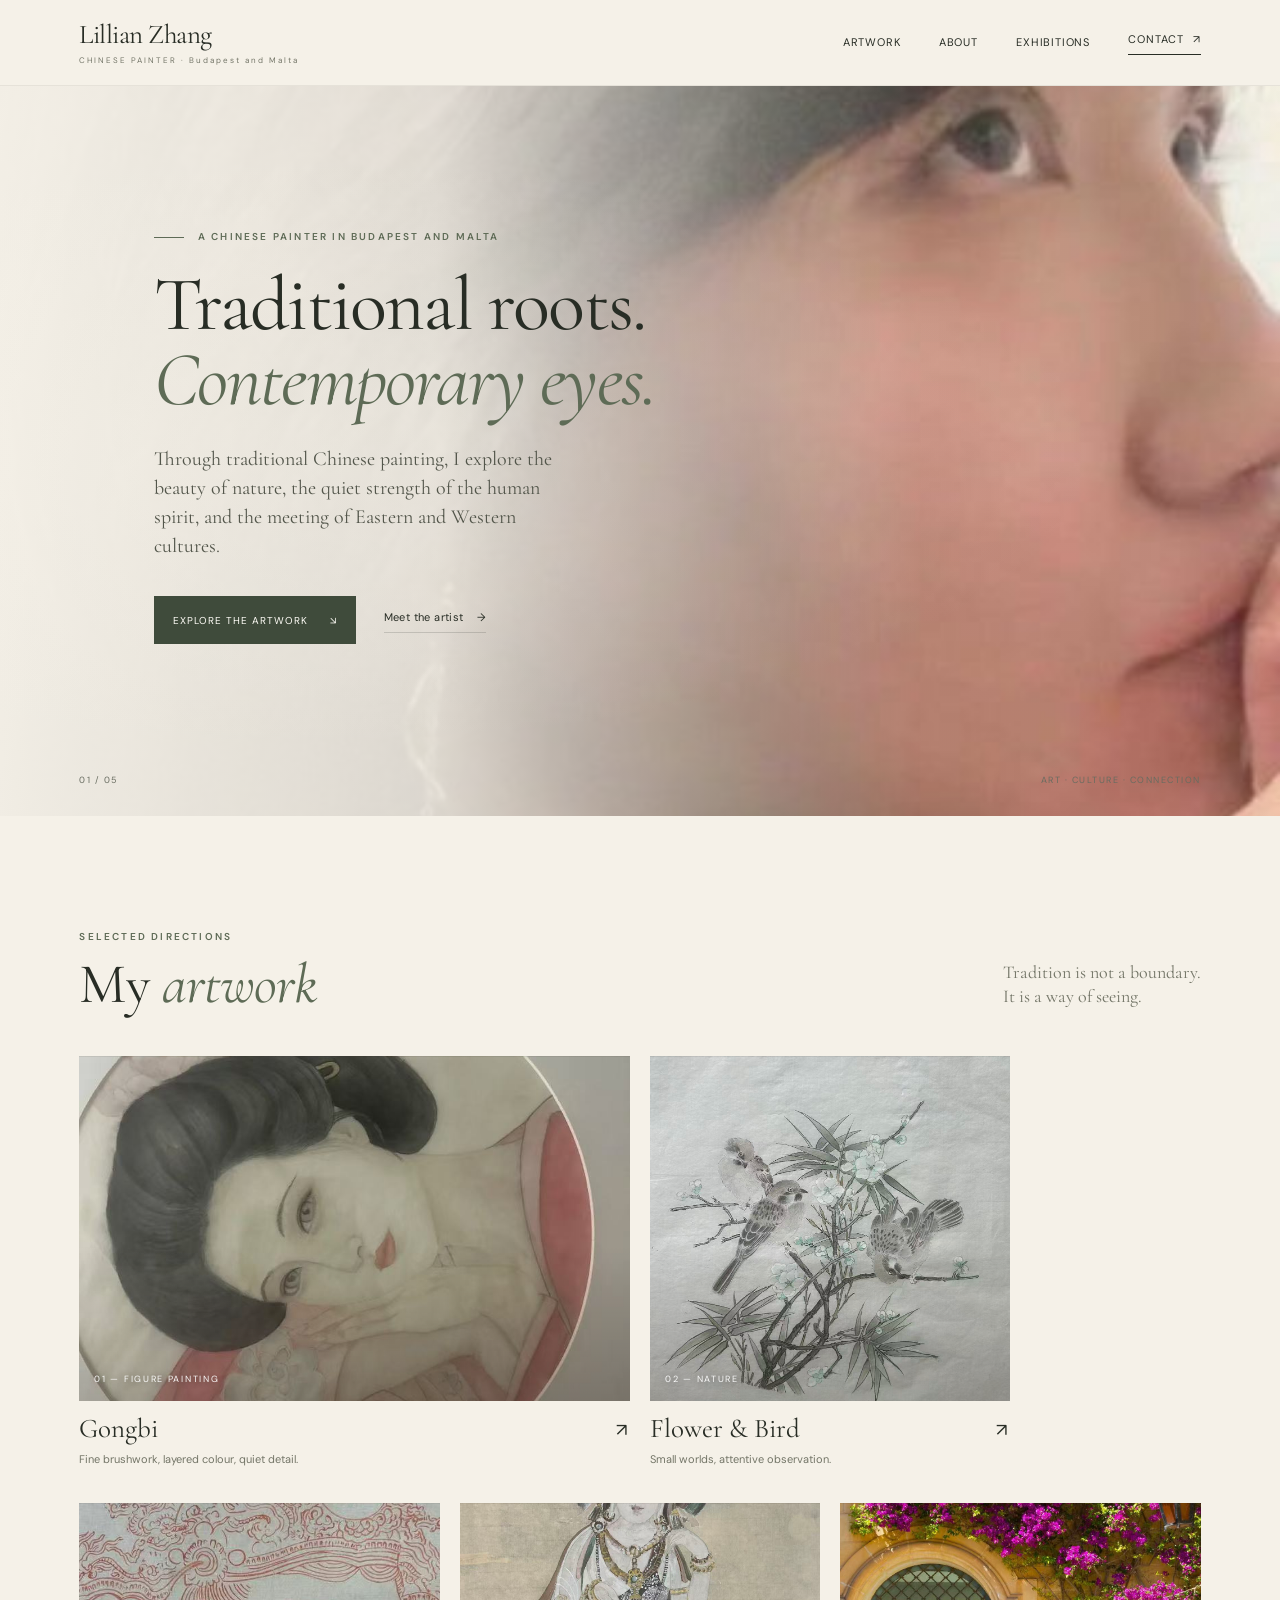
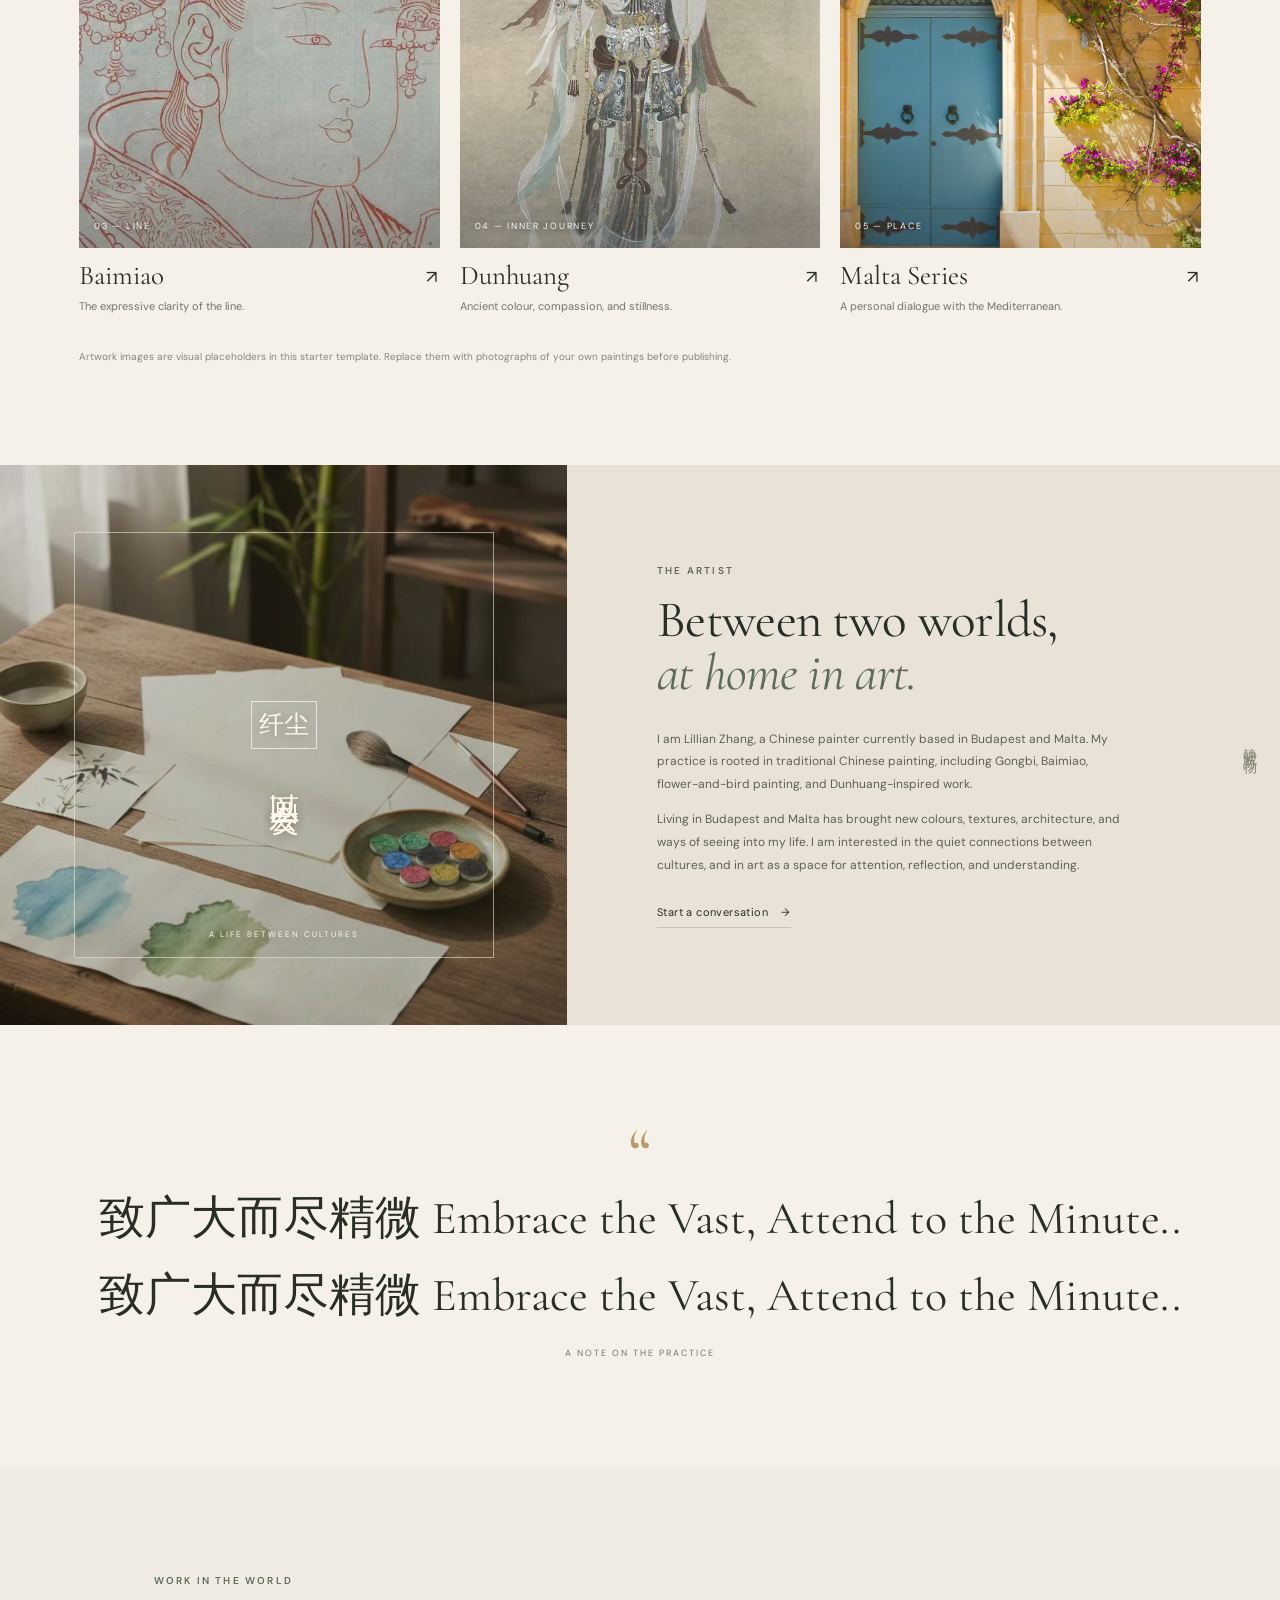
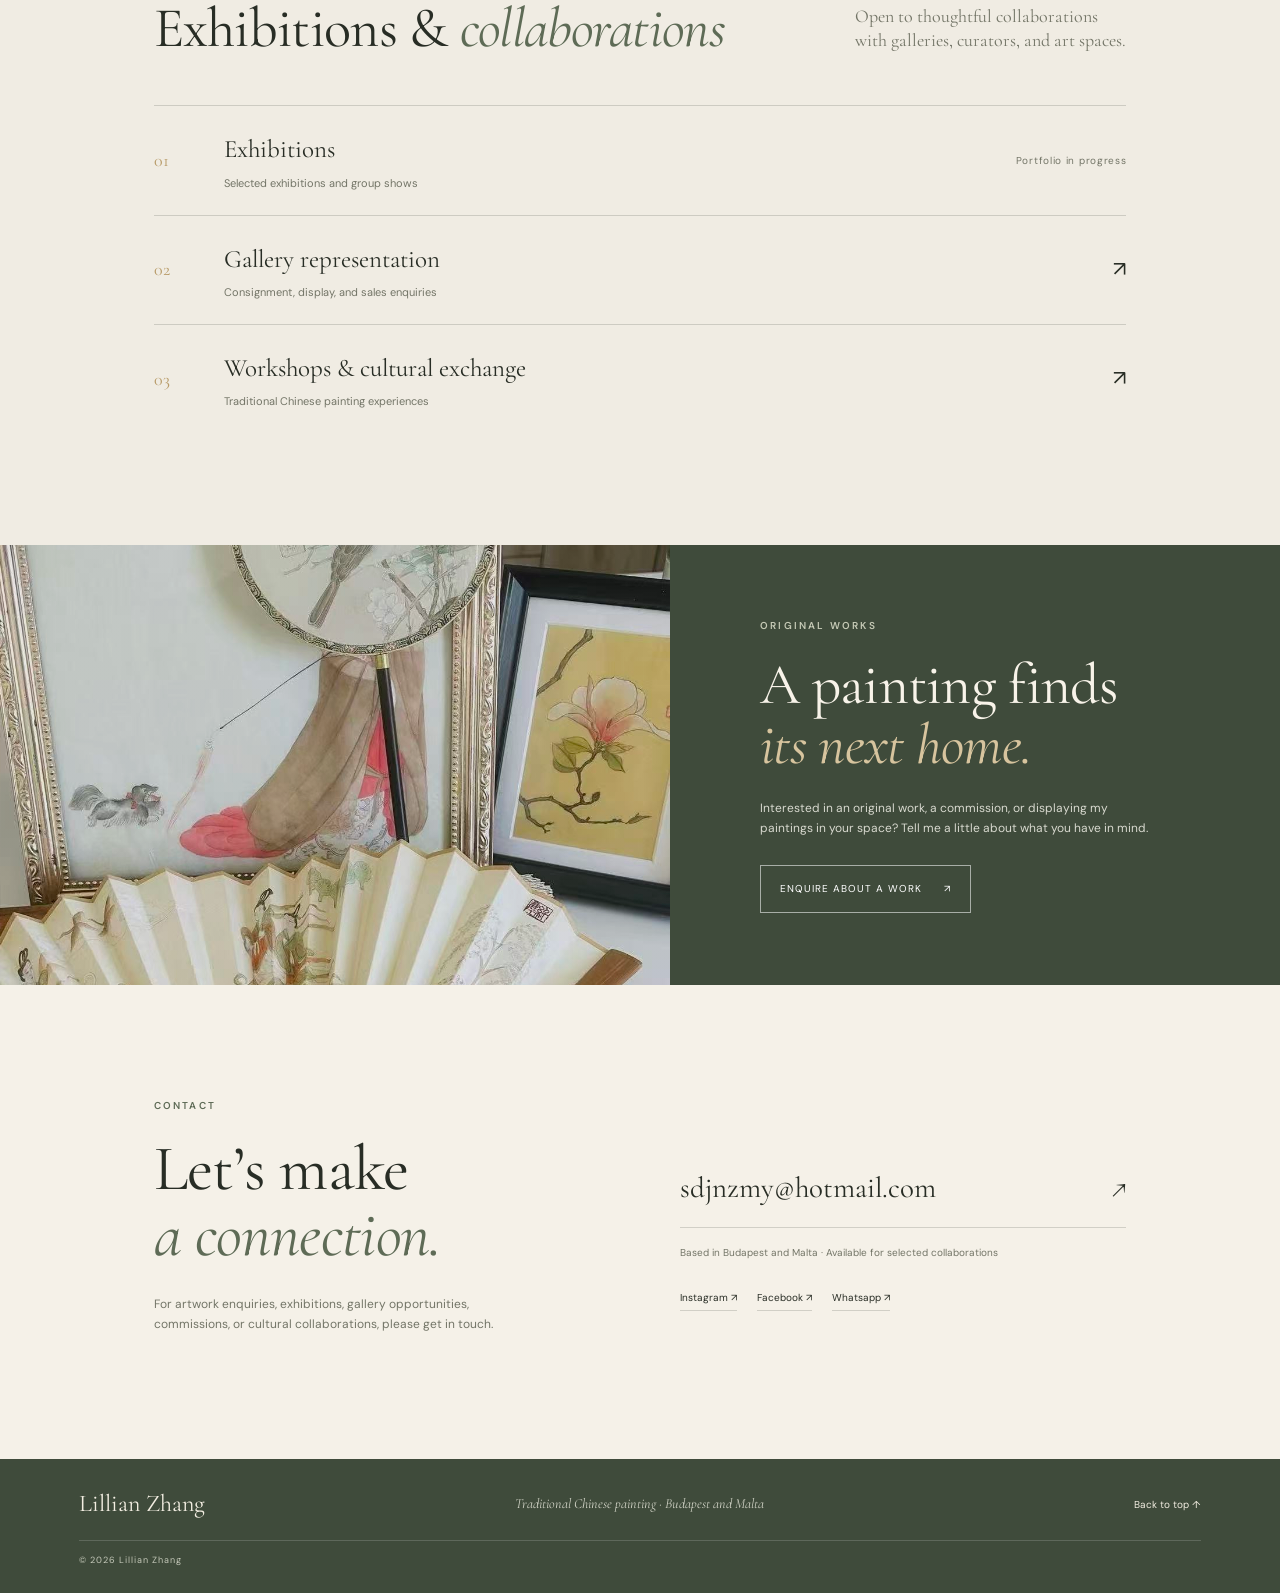
==== index.html @ 713088b8 "Update index.html" ====
<!DOCTYPE html>
<html lang="en">
<head>
  <meta charset="UTF-8">
  <meta name="viewport" content="width=device-width, initial-scale=1">
  <meta name="theme-color" content="#f5f1e8">
  <meta name="description" content="Lillian Zhang is a Chinese painter based in Budapest and Malta, exploring Gongbi, Baimiao, flower-and-bird painting, Dunhuang-inspired art, and the meeting of Eastern and Mediterranean cultures.">
  <meta property="og:title" content="Lillian Zhang | Chinese Painter in Budapest and Malta">
  <meta property="og:description" content="Traditional roots, contemporary eyes. Explore original Chinese paintings and exhibition opportunities.">
  <meta property="og:type" content="website">
  <title> Lillian Zhang — Chinese Painter in Budapest and Malta</title>
  <link rel="preconnect" href="https://fonts.googleapis.com">
  <link rel="preconnect" href="https://fonts.gstatic.com" crossorigin>
  <link href="https://fonts.googleapis.com/css2?family=Cormorant+Garamond:ital,wght@0,400;0,500;0,600;1,400;1,500&family=DM+Sans:wght@400;500;600&display=swap" rel="stylesheet">
  <link rel="stylesheet" href="styles.css">
</head>
<body>
  <a class="skip-link" href="#main">Skip to content</a>
  <header class="site-header">
    <a class="wordmark" href="#home" aria-label="Lillian Zhang home">Lillian Zhang<span>CHINESE PAINTER · Budapest and Malta</span></a>
    <button class="menu-toggle" aria-expanded="false" aria-controls="site-nav" aria-label="Toggle navigation"><span></span><span></span></button>
    <nav id="site-nav" class="site-nav" aria-label="Main navigation">
      <a href="#artwork">Artwork</a>
      <a href="#about">About</a>
      <a href="#exhibitions">Exhibitions</a>
      <a href="#contact" class="nav-contact">Contact <span aria-hidden="true">↗</span></a>
    </nav>
  </header>

  <main id="main">
    <section id="home" class="hero">
      <div class="hero-image" role="img" aria-label="A quiet studio atmosphere with Chinese painting and Mediterranean light"></div>
      <div class="hero-wash"></div>
      <div class="hero-copy">
        <p class="eyebrow"><span class="eyebrow-line"></span> A Chinese painter in Budapest and Malta</p>
        <h1>Traditional roots.<br><em>Contemporary eyes.</em></h1>
        <p class="hero-intro">Through traditional Chinese painting, I explore the beauty of nature, the quiet strength of the human spirit, and the meeting of Eastern and Western cultures.</p>
        <div class="hero-actions">
          <a class="button button-dark" href="#artwork">Explore the artwork <span>↘</span></a>
          <a class="text-link" href="#about">Meet the artist <span>→</span></a>
        </div>
      </div>
      <div class="hero-note"><span>01 / 05</span><span>Art · Culture · Connection</span></div>
    </section>

    <section id="artwork" class="section artwork-section">
      <div class="section-heading">
        <div><p class="eyebrow">Selected directions</p><h2>My <em>artwork</em></h2></div>
        <p class="section-note">Tradition is not a boundary.<br>It is a way of seeing.</p>
      </div>
      <div class="art-grid">
        <article class="art-card art-card-large">
          <a class="art-image image-gongbi" href="#contact" aria-label="Ask about Gongbi paintings">
            <span class="image-label">01 — Figure painting</span>
          </a>
          <div class="art-card-copy"><div><h3>Gongbi</h3><p>Fine brushwork, layered colour, quiet detail.</p></div><a href="#contact" aria-label="Enquire about Gongbi paintings">↗</a></div>
        </article>
        <article class="art-card">
          <a class="art-image image-flower" href="#contact" aria-label="Ask about flower and bird paintings">
            <span class="image-label">02 — Nature</span>
          </a>
          <div class="art-card-copy"><div><h3>Flower &amp; Bird</h3><p>Small worlds, attentive observation.</p></div><a href="#contact" aria-label="Enquire about flower and bird paintings">↗</a></div>
        </article>
        <article class="art-card">
          <a class="art-image image-baimiao" href="#contact" aria-label="Ask about Baimiao paintings">
            <span class="image-label">03 — Line</span>
          </a>
          <div class="art-card-copy"><div><h3>Baimiao</h3><p>The expressive clarity of the line.</p></div><a href="#contact" aria-label="Enquire about Baimiao paintings">↗</a></div>
        </article>
        <article class="art-card">
          <a class="art-image image-dunhuang" href="#contact" aria-label="Ask about Dunhuang-inspired paintings">
            <span class="image-label">04 — Inner journey</span>
          </a>
          <div class="art-card-copy"><div><h3>Dunhuang</h3><p>Ancient colour, compassion, and stillness.</p></div><a href="#contact" aria-label="Enquire about Dunhuang-inspired paintings">↗</a></div>
        </article>
        <article class="art-card art-card-Budapest and Malta">
          <a class="art-image image-malta" href="#contact" aria-label="Ask about the Budapest and Malta-inspired series">
            <span class="image-label">05 — Place</span>
          </a>
          <div class="art-card-copy"><div><h3> Malta Series</h3><p>A personal dialogue with the Mediterranean.</p></div><a href="#contact" aria-label="Enquire about Budapest and Malta-inspired paintings">↗</a></div>
        </article>
      </div>
      <p class="image-disclaimer">Artwork images are visual placeholders in this starter template. Replace them with photographs of your own paintings before publishing.</p>
    </section>

    <section id="about" class="about-section">
      <div class="about-visual">
        <div class="about-art-placeholder">
          <span class="seal">纤尘</span>
          <p>以画会友</p>
          <span class="about-visual-caption">A life between cultures</span>
        </div>
      </div>
      <div class="about-copy">
        <p class="eyebrow">The artist</p>
        <h2>Between two worlds,<br><em>at home in art.</em></h2>
        <p>I am Lillian Zhang, a Chinese painter currently based in Budapest and Malta. My practice is rooted in traditional Chinese painting, including Gongbi, Baimiao, flower-and-bird painting, and Dunhuang-inspired work.</p>
        <p>Living in Budapest and Malta has brought new colours, textures, architecture, and ways of seeing into my life. I am interested in the quiet connections between cultures, and in art as a space for attention, reflection, and understanding.</p>
        <a class="text-link" href="#contact">Start a conversation <span>→</span></a>
      </div>
      <div class="about-side-note" aria-hidden="true">静观万物</div>
    </section>

    <section class="quote-section">
      <div class="quote-mark" aria-hidden="true">“</div>
      <blockquote>致广大而尽精微 Embrace the Vast, Attend to the Minute..</blockquote>
       <blockquote>致广大而尽精微 Embrace the Vast, Attend to the Minute..</blockquote>
      <p>A note on the practice</p>
    </section>

    <section id="exhibitions" class="exhibitions-section">
      <div class="section-heading">
        <div><p class="eyebrow">Work in the world</p><h2>Exhibitions &amp; <em>collaborations</em></h2></div>
        <p class="section-note">Open to thoughtful collaborations<br>with galleries, curators, and art spaces.</p>
      </div>
      <div class="exhibition-row">
        <span class="exhibition-index">01</span>
        <div><h3>Exhibitions</h3><p>Selected exhibitions and group shows</p></div>
        <span class="exhibition-status">Portfolio in progress</span>
      </div>
      <div class="exhibition-row">
        <span class="exhibition-index">02</span>
        <div><h3>Gallery representation</h3><p>Consignment, display, and sales enquiries</p></div>
        <a href="#contact" class="row-arrow" aria-label="Contact about gallery representation">↗</a>
      </div>
      <div class="exhibition-row">
        <span class="exhibition-index">03</span>
        <div><h3>Workshops &amp; cultural exchange</h3><p>Traditional Chinese painting experiences</p></div>
        <a href="#contact" class="row-arrow" aria-label="Contact about workshops">↗</a>
      </div>

    </section>

    <section class="studio-section">
      <div class="studio-image" role="img" aria-label="Painting materials and warm Mediterranean studio light"></div>
      <div class="studio-copy">
        <p class="eyebrow">Original works</p>
        <h2>A painting finds<br><em>its next home.</em></h2>
        <p>Interested in an original work, a commission, or displaying my paintings in your space? Tell me a little about what you have in mind.</p>
        <a class="button button-light" href="#contact">Enquire about a work <span>↗</span></a>
      </div>
    </section>

    <section id="contact" class="contact-section">
      <div class="contact-intro">
        <p class="eyebrow">Contact</p>
        <h2>Let’s make<br><em>a connection.</em></h2>
        <p>For artwork enquiries, exhibitions, gallery opportunities, commissions, or cultural collaborations, please get in touch.</p>
      </div>
      <div class="contact-details">
        <!-- Replace the email below with your preferred public contact address. -->
        <a class="email-link" href="mailto:YOUR-EMAIL@example.com">sdjnzmy@hotmail.com<span>↗</span></a>
        <p class="contact-location">Based in Budapest and Malta · Available for selected collaborations</p>
        <div class="social-links">
          <!-- Replace # with your actual profile URLs. -->
          <a href="https://www.instagram.com/lillianateuro?rpxt=OTU5cXUxd2o4dGU%3D&utm_source=qr" aria-label="Instagram profile">Instagram ↗</a>
          <a href="https://www.facebook.com/share/1CbK7b3JnZ/?mibextid=wwXIfr" aria-label="Facebook profile">Facebook ↗</a>
          <a href="https://wa.me/8618053116065?text=Hello%2C%20I%27m%20interested%20in%20your%20Chinese%20paintings." aria-label="Whatsapp profile">Whatsapp ↗</a>
        </div>
    
      </div>
    </section>
  </main>

  <footer class="site-footer">
    <a class="footer-wordmark" href="#home">Lillian Zhang</a>
    <p>Traditional Chinese painting · Budapest and Malta</p>
    <a href="#home" class="back-top">Back to top ↑</a>
    <span class="copyright">© <span id="year"></span> Lillian Zhang</span>
  </footer>
  <script src="script.js"></script>
</body>
</html>
---- styles.css ----
:root {
  --paper: #f5f1e8;
  --paper-deep: #e9e0d0;
  --ink: #282d25;
  --muted: #737567;
  --sage: #5e6b56;
  --sage-dark: #3f4b3b;
  --gold: #b89b68;
  --line: rgba(48, 54, 44, .18);
  --serif: "Cormorant Garamond", Georgia, serif;
  --sans: "DM Sans", Arial, sans-serif;
}
* { box-sizing: border-box; }
html { scroll-behavior: smooth; scroll-padding-top: 90px; }
body { margin: 0; background: var(--paper); color: var(--ink); font-family: var(--sans); font-size: 14px; line-height: 1.7; }
a { color: inherit; text-decoration: none; }
button, a { -webkit-tap-highlight-color: transparent; }
a:focus-visible, button:focus-visible { outline: 2px solid var(--sage); outline-offset: 4px; }
.skip-link { position: absolute; top: -60px; left: 1rem; background: var(--ink); color: white; padding: .7rem 1rem; z-index: 99; }
.skip-link:focus { top: 1rem; }
.site-header { height: 86px; padding: 0 6.2%; display: flex; align-items: center; justify-content: space-between; position: sticky; top: 0; z-index: 20; background: rgba(245,241,232,.94); backdrop-filter: blur(14px); border-bottom: 1px solid rgba(50,55,45,.08); }
.wordmark { font-family: var(--serif); font-size: 27px; line-height: 1.05; letter-spacing: -.5px; display: flex; flex-direction: column; }
.wordmark span { font-family: var(--sans); font-size: 8px; letter-spacing: 2px; margin-top: 7px; color: var(--muted); }
.site-nav { display: flex; align-items: center; gap: clamp(20px, 3vw, 48px); font-size: 11px; letter-spacing: .8px; text-transform: uppercase; }
.site-nav a { transition: color .2s; }
.site-nav a:hover, .text-link:hover { color: #8d6542; }
.nav-contact { border-bottom: 1px solid var(--ink); padding-bottom: 5px; }
.nav-contact span { margin-left: 5px; }
.menu-toggle { display: none; border: 0; background: transparent; padding: 10px; }
.hero { min-height: min(730px, calc(100vh - 86px)); position: relative; overflow: hidden; display: flex; align-items: center; }
.hero-image { position: absolute; inset: 0; background: linear-gradient(90deg, rgba(245,241,232,.98) 0%, rgba(245,241,232,.88) 34%, rgba(245,241,232,.15) 72%), url('assets/hero.jpg') center 48%/cover, linear-gradient(120deg,#c7b79c,#8d967f 55%,#d7c6aa); }
.hero-wash { position: absolute; inset: 0; background: radial-gradient(ellipse at 20% 50%, rgba(245,241,232,.35), transparent 58%); pointer-events: none; }
.hero-copy { position: relative; z-index: 1; width: min(570px, 52%); margin-left: 12%; padding: 70px 0 100px; }
.eyebrow { font-size: 10px; letter-spacing: 2.2px; text-transform: uppercase; color: var(--sage); font-weight: 600; margin: 0 0 22px; }
.eyebrow-line { display: inline-block; width: 30px; height: 1px; background: var(--sage); vertical-align: middle; margin-right: 10px; }
h1, h2, h3, p { margin-top: 0; }
h1, h2, h3 { font-family: var(--serif); font-weight: 400; }
h1 { font-size: clamp(48px, 6vw, 82px); line-height: .98; letter-spacing: -1.8px; margin: 0 0 28px; }
h1 em, h2 em { font-weight: 400; color: var(--sage); }
.hero-intro { font-family: var(--serif); font-size: 20px; line-height: 1.45; max-width: 430px; color: #53564b; }
.hero-actions { display: flex; align-items: center; gap: 28px; margin-top: 35px; flex-wrap: wrap; }
.button { min-height: 48px; padding: 0 19px; display: inline-flex; align-items: center; justify-content: center; gap: 22px; font-size: 10px; text-transform: uppercase; letter-spacing: 1px; transition: transform .2s, background .2s; }
.button:hover { transform: translateY(-2px); }
.button-dark { background: var(--sage-dark); color: #fffdf7; }
.button-dark:hover { background: #2e392c; }
.button-light { border: 1px solid rgba(255,255,255,.55); color: white; }
.text-link { font-size: 11px; letter-spacing: .4px; border-bottom: 1px solid var(--line); padding-bottom: 5px; }
.text-link span { margin-left: 10px; }
.hero-note { position: absolute; z-index: 1; bottom: 28px; left: 6.2%; right: 6.2%; display: flex; justify-content: space-between; color: #686c60; font-size: 9px; letter-spacing: 1.5px; text-transform: uppercase; }
.section { padding: 112px 6.2% 100px; }
.section-heading { display: flex; align-items: end; justify-content: space-between; gap: 30px; margin-bottom: 42px; }
.section-heading .eyebrow { margin-bottom: 10px; }
h2 { font-size: clamp(38px, 4.4vw, 59px); line-height: 1.04; letter-spacing: -.7px; margin-bottom: 0; }
.section-note { font-family: var(--serif); font-size: 18px; line-height: 1.35; color: var(--muted); margin-bottom: 5px; }
.art-grid { display: grid; grid-template-columns: repeat(6, 1fr); gap: 34px 20px; }
.art-card { grid-column: span 2; min-width: 0; }
.art-card-large { grid-column: span 3; }
.art-card-malta { grid-column: span 3; }
.art-image { display: block; position: relative; height: clamp(220px, 27vw, 370px); overflow: hidden; background-color: #d8c9ae; background-size: cover; background-position: center; transition: filter .25s; }
.art-image:hover { filter: saturate(1.08); }
.image-label { position: absolute; bottom: 14px; left: 15px; color: rgba(255,255,255,.95); font-size: 9px; letter-spacing: 1.7px; text-transform: uppercase; text-shadow: 0 1px 7px rgba(0,0,0,.35); }
.image-gongbi { background-image: linear-gradient(180deg, transparent 55%, rgba(45,35,22,.28)), url('assets/gongbi.jpg'), radial-gradient(ellipse at 50% 35%, #d8c3a1, #8d806b); }
.image-flower { background-image: linear-gradient(180deg, transparent 55%, rgba(45,35,22,.25)), url('assets/flower-bird.jpg'), radial-gradient(ellipse at 40% 30%, #e8e1cd, #9ca184); }
.image-baimiao { background-image: linear-gradient(180deg, transparent 55%, rgba(45,35,22,.2)), url('assets/baimiao.jpg'), linear-gradient(135deg,#e4d7bf,#c0b197); }
.image-dunhuang { background-image: linear-gradient(180deg, transparent 55%, rgba(45,35,22,.25)), url('assets/dunhuang.jpg'), radial-gradient(ellipse at 55% 35%, #bc986b, #756b53); }
.image-malta { background-image: linear-gradient(180deg, transparent 55%, rgba(45,35,22,.25)), url('assets/malta.jpg'), linear-gradient(135deg,#a7b6a1,#bda889 55%,#647d83); }
.art-card-copy { display: flex; align-items: start; justify-content: space-between; padding-top: 14px; gap: 15px; }
.art-card-copy h3 { font-size: 27px; line-height: 1; margin-bottom: 8px; }
.art-card-copy p { color: var(--muted); font-size: 11px; margin-bottom: 0; }
.art-card-copy > a { font-size: 18px; padding: 0 3px; }
.image-disclaimer, .small-note { color: #878779; font-size: 10px; margin: 32px 0 0; }
.about-section { display: grid; grid-template-columns: 1fr 1.15fr 60px; background: #e9e3d7; min-height: 560px; }
.about-visual { min-height: 500px; position: relative; overflow: hidden; background: linear-gradient(145deg, rgba(51,58,45,.1), rgba(49,57,43,.3)), url('assets/artist-studio.jpg') center/cover, #9b9b82; }
.about-art-placeholder { position: absolute; inset: 12% 13%; border: 1px solid rgba(248,241,224,.55); display: flex; flex-direction: column; align-items: center; justify-content: center; color: #fff8e9; text-shadow: 0 2px 12px rgba(0,0,0,.2); background: rgba(50,55,44,.08); }
.about-art-placeholder p { font-family: var(--serif); font-size: 30px; letter-spacing: 5px; writing-mode: vertical-rl; margin: 0; }
.seal { font-family: var(--serif); font-size: 25px; border: 1px solid rgba(255,255,255,.65); padding: 2px 7px; margin-bottom: 20px; }
.about-visual-caption { position: absolute; bottom: 15px; font-size: 8px; letter-spacing: 2px; text-transform: uppercase; }
.about-copy { align-self: center; padding: 80px clamp(40px, 7vw, 105px); }
.about-copy .eyebrow { margin-bottom: 15px; }
.about-copy h2 { font-size: clamp(39px, 4vw, 55px); margin-bottom: 27px; }
.about-copy p:not(.eyebrow) { max-width: 520px; color: #5d6055; font-size: 12px; line-height: 1.9; }
.about-copy .text-link { display: inline-block; margin-top: 15px; }
.about-side-note { writing-mode: vertical-rl; align-self: center; justify-self: center; font-family: var(--serif); letter-spacing: 4px; font-size: 14px; color: #878675; }
.quote-section { padding: 100px 20px 106px; text-align: center; background: var(--paper); }
.quote-mark { font-family: var(--serif); font-size: 70px; color: var(--gold); line-height: .8; }
blockquote { font-family: var(--serif); font-size: clamp(28px, 3.7vw, 46px); line-height: 1.2; margin: 10px auto 22px; }
.quote-section > p { color: var(--muted); font-size: 9px; text-transform: uppercase; letter-spacing: 2px; margin-bottom: 0; }
.exhibitions-section { padding: 105px 12% 112px; background: #f0ece3; }
.exhibitions-section .section-heading { margin-bottom: 48px; }
.exhibition-row { display: grid; grid-template-columns: 48px 1fr auto; gap: 22px; align-items: center; padding: 22px 0; border-top: 1px solid var(--line); }
.exhibition-index { font-family: var(--serif); color: var(--gold); font-size: 18px; }
.exhibition-row h3 { font-size: 25px; margin-bottom: 3px; }
.exhibition-row p { color: var(--muted); font-size: 11px; margin: 0; }
.exhibition-status { color: var(--muted); font-size: 10px; letter-spacing: .7px; }
.row-arrow { font-size: 21px; }
.studio-section { min-height: 440px; display: grid; grid-template-columns: 1.1fr 1fr; background: var(--sage-dark); color: #f8f3e9; }
.studio-image { background: linear-gradient(0deg,rgba(24,31,23,.08),rgba(24,31,23,.08)), url('assets/studio-materials.jpg') center/cover, linear-gradient(135deg,#b5a180,#656f58); min-height: 400px; }
.studio-copy { align-self: center; padding: 70px clamp(38px, 7vw, 100px); }
.studio-copy .eyebrow { color: #c5c9b5; }
.studio-copy h2 { font-size: clamp(42px, 4.5vw, 62px); margin-bottom: 22px; }
.studio-copy h2 em { color: #d7c49e; }
.studio-copy p:not(.eyebrow) { color: #d8d9cf; max-width: 390px; font-size: 12px; margin-bottom: 26px; }
.contact-section { padding: 112px 12%; display: grid; grid-template-columns: 1fr 1fr; gap: 80px; }
.contact-intro h2 { font-size: clamp(45px, 5vw, 65px); margin-bottom: 25px; }
.contact-intro > p:last-child { color: var(--muted); max-width: 380px; font-size: 12px; }
.contact-details { align-self: center; padding-top: 30px; }
.email-link { display: flex; justify-content: space-between; gap: 15px; border-bottom: 1px solid var(--line); padding: 0 0 14px; font-family: var(--serif); font-size: clamp(19px, 2.5vw, 29px); overflow-wrap: anywhere; }
.contact-location { color: var(--muted); font-size: 10px; margin: 16px 0 28px; }
.social-links { display: flex; flex-wrap: wrap; gap: 20px; font-size: 10px; }
.social-links a { border-bottom: 1px solid var(--line); padding-bottom: 4px; }
.contact-hint { margin-top: 28px; color: #8c8b7e; font-size: 10px; }
.contact-hint code { background: #e9e3d7; padding: 2px 4px; }
.site-footer { min-height: 105px; background: var(--sage-dark); color: #f3eee2; padding: 25px 6.2%; display: grid; grid-template-columns: 1fr 1fr 1fr; align-items: center; gap: 15px; }
.footer-wordmark { font-family: var(--serif); font-size: 24px; }
.site-footer p { font-family: var(--serif); font-style: italic; text-align: center; margin: 0; color: #d1d3c6; font-size: 14px; }
.back-top { justify-self: end; font-size: 10px; }
.copyright { grid-column: 1 / -1; border-top: 1px solid rgba(255,255,255,.16); padding-top: 12px; color: #c4c8b9; font-size: 9px; letter-spacing: 1px; }
@media (min-width: 1400px) { .hero-copy { margin-left: 15%; } .section { padding-left: 10%; padding-right: 10%; } }
@media (max-width: 850px) {
  .site-header { height: 75px; padding: 0 5%; }
  .wordmark { font-size: 24px; }
  .menu-toggle { display: flex; flex-direction: column; gap: 5px; cursor: pointer; }
  .menu-toggle span { width: 24px; height: 1px; background: var(--ink); }
  .site-nav { display: none; position: absolute; top: 74px; left: 0; right: 0; padding: 22px 5% 28px; background: var(--paper); flex-direction: column; align-items: flex-start; gap: 18px; border-bottom: 1px solid var(--line); }
  .site-nav.is-open { display: flex; }
  .hero { min-height: 690px; align-items: end; }
  .hero-image { background-image: linear-gradient(0deg,rgba(245,241,232,.98) 0%,rgba(245,241,232,.88) 43%,rgba(245,241,232,.1) 100%), url('assets/hero.jpg'), linear-gradient(120deg,#c7b79c,#8d967f); background-position: center, 60% center, center; }
  .hero-copy { width: 90%; margin-left: 6%; padding: 260px 0 95px; }
  .hero-note { left: 5%; right: 5%; }
  .section { padding: 78px 5%; }
  .section-heading { align-items: start; flex-direction: column; gap: 18px; }
  .art-grid { grid-template-columns: repeat(2, 1fr); gap: 28px 15px; }
  .art-card, .art-card-large, .art-card-malta { grid-column: span 1; }
  .art-image { height: 300px; }
  .about-section { grid-template-columns: .8fr 1.2fr; }
  .about-visual { min-height: 450px; }
  .about-copy { padding: 55px 35px; }
  .about-side-note { display: none; }
  .exhibitions-section { padding: 78px 6%; }
  .studio-section { grid-template-columns: 1fr 1fr; }
  .studio-copy { padding: 50px 32px; }
  .contact-section { padding: 80px 7%; gap: 40px; }
}
@media (max-width: 560px) {
  body { font-size: 13px; }
  .hero { min-height: 690px; }
  .hero-copy { width: 88%; padding-top: 255px; }
  h1 { font-size: 48px; }
  .hero-intro { font-size: 18px; }
  .hero-actions { gap: 20px; }
  .hero-note { font-size: 8px; letter-spacing: 1px; }
  .section { padding: 66px 5%; }
  .section-note { font-size: 16px; }
  .art-grid { grid-template-columns: 1fr 1fr; gap: 25px 12px; }
  .art-image { height: 220px; }
  .art-card-copy h3 { font-size: 23px; }
  .art-card-copy p { font-size: 10px; line-height: 1.5; }
  .art-card-copy > a { display: none; }
  .image-disclaimer { line-height: 1.5; }
  .about-section { grid-template-columns: 1fr; }
  .about-visual { min-height: 350px; }
  .about-copy { padding: 55px 7%; }
  .quote-section { padding: 75px 8%; }
  .exhibition-row { grid-template-columns: 28px 1fr auto; gap: 12px; }
  .exhibition-row h3 { font-size: 21px; }
  .exhibition-status { max-width: 90px; text-align: right; line-height: 1.4; }
  .studio-section { grid-template-columns: 1fr; }
  .studio-image { min-height: 260px; }
  .studio-copy { padding: 55px 7%; }
  .contact-section { grid-template-columns: 1fr; gap: 18px; padding: 75px 7%; }
  .contact-details { padding-top: 0; }
  .site-footer { grid-template-columns: 1fr auto; padding: 25px 6%; }
  .site-footer p { display: none; }
  .back-top { grid-column: 2; grid-row: 1; }
}
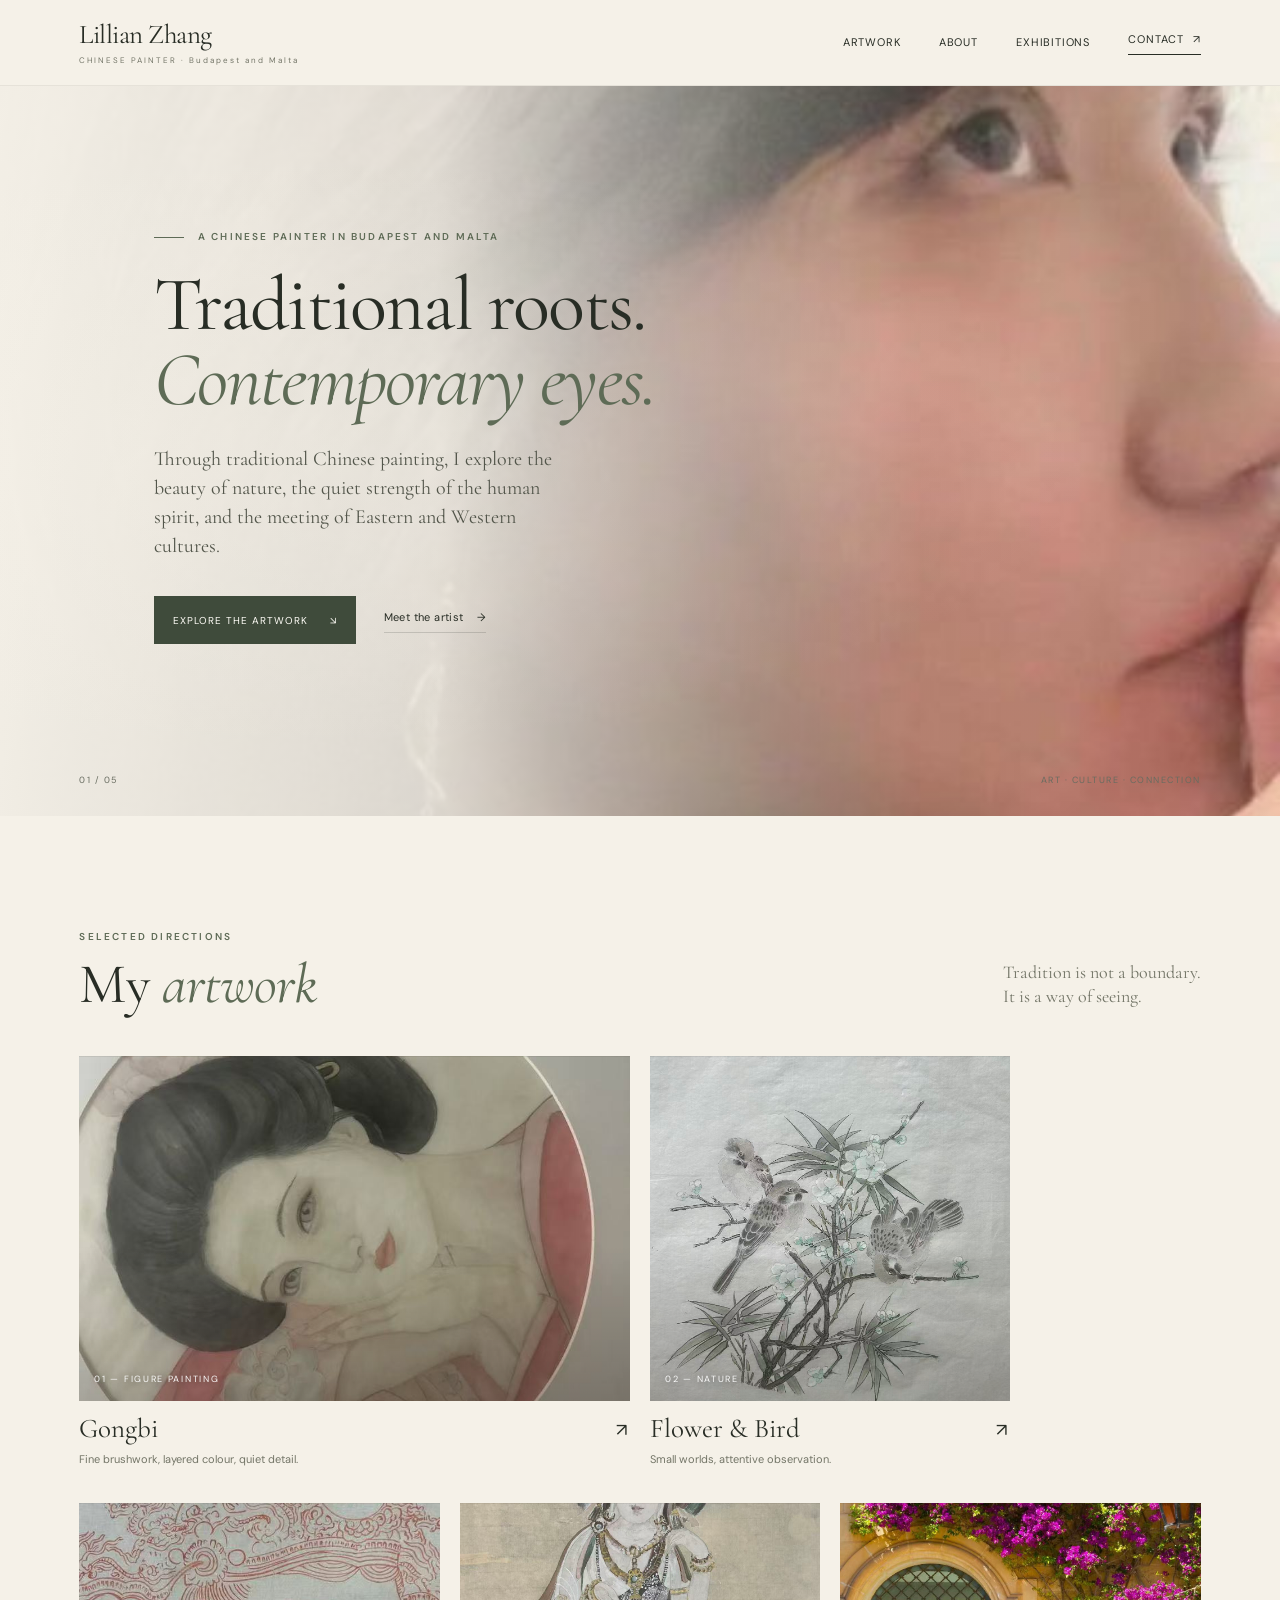
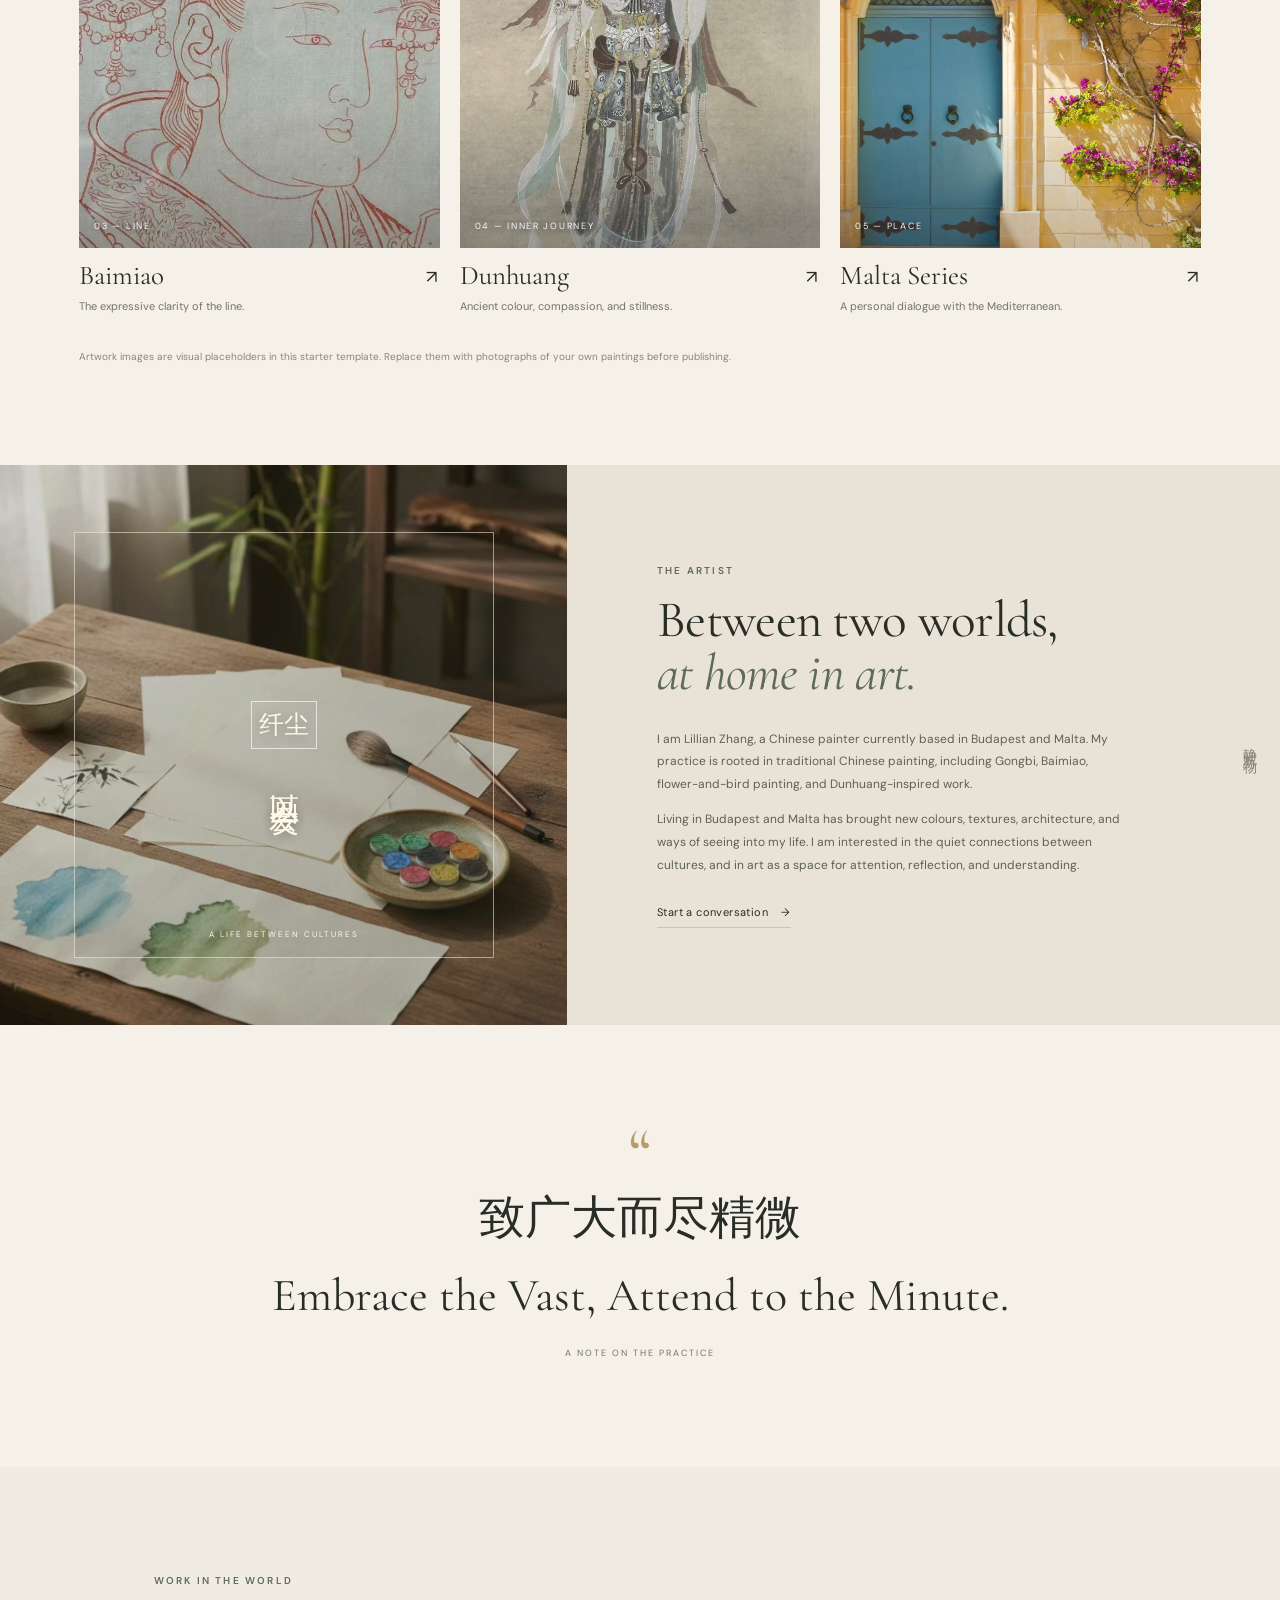
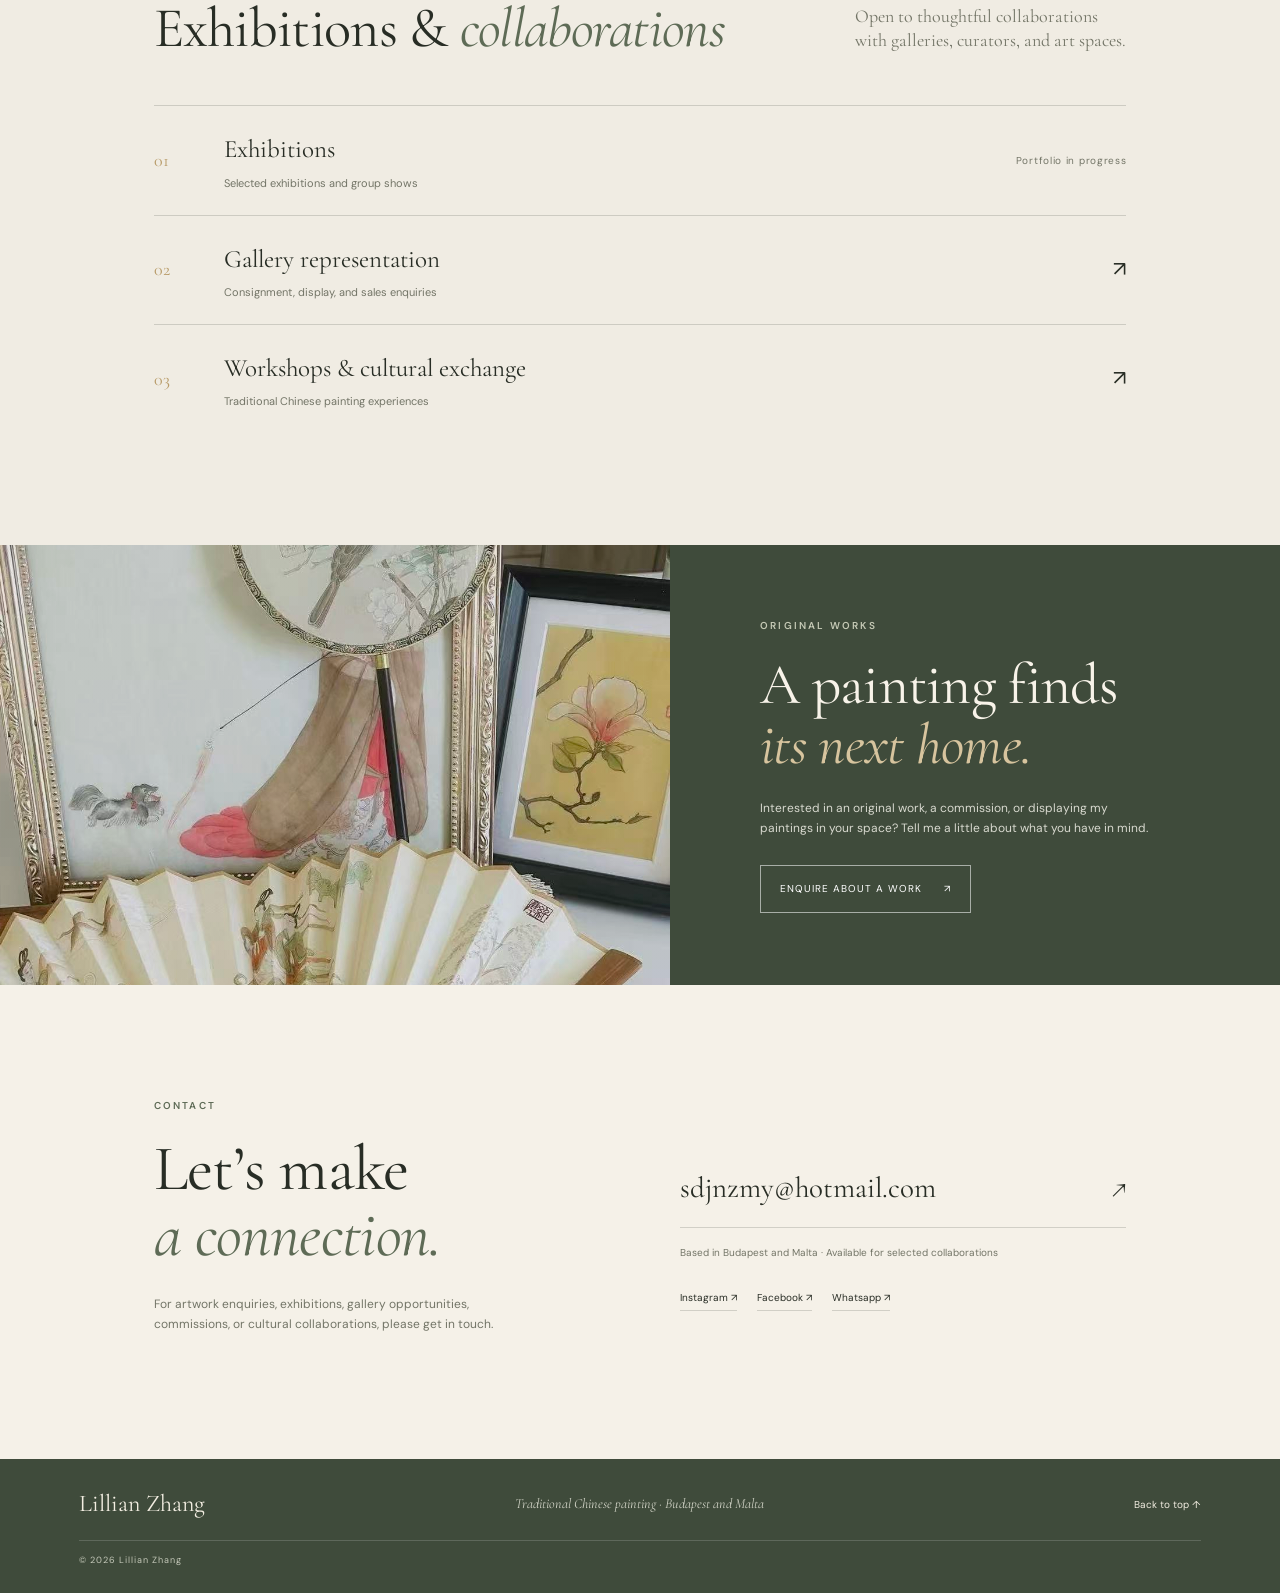
==== commit 7c245dba: "Update index.html" ====
--- a/index.html
+++ b/index.html
@@ -103,8 +103,8 @@
 
     <section class="quote-section">
       <div class="quote-mark" aria-hidden="true">“</div>
-      <blockquote>致广大而尽精微 Embrace the Vast, Attend to the Minute..</blockquote>
-       <blockquote>致广大而尽精微 Embrace the Vast, Attend to the Minute..</blockquote>
+      <blockquote>致广大而尽精微</blockquote>
+       <blockquote>Embrace the Vast, Attend to the Minute.</blockquote>
       <p>A note on the practice</p>
     </section>
 
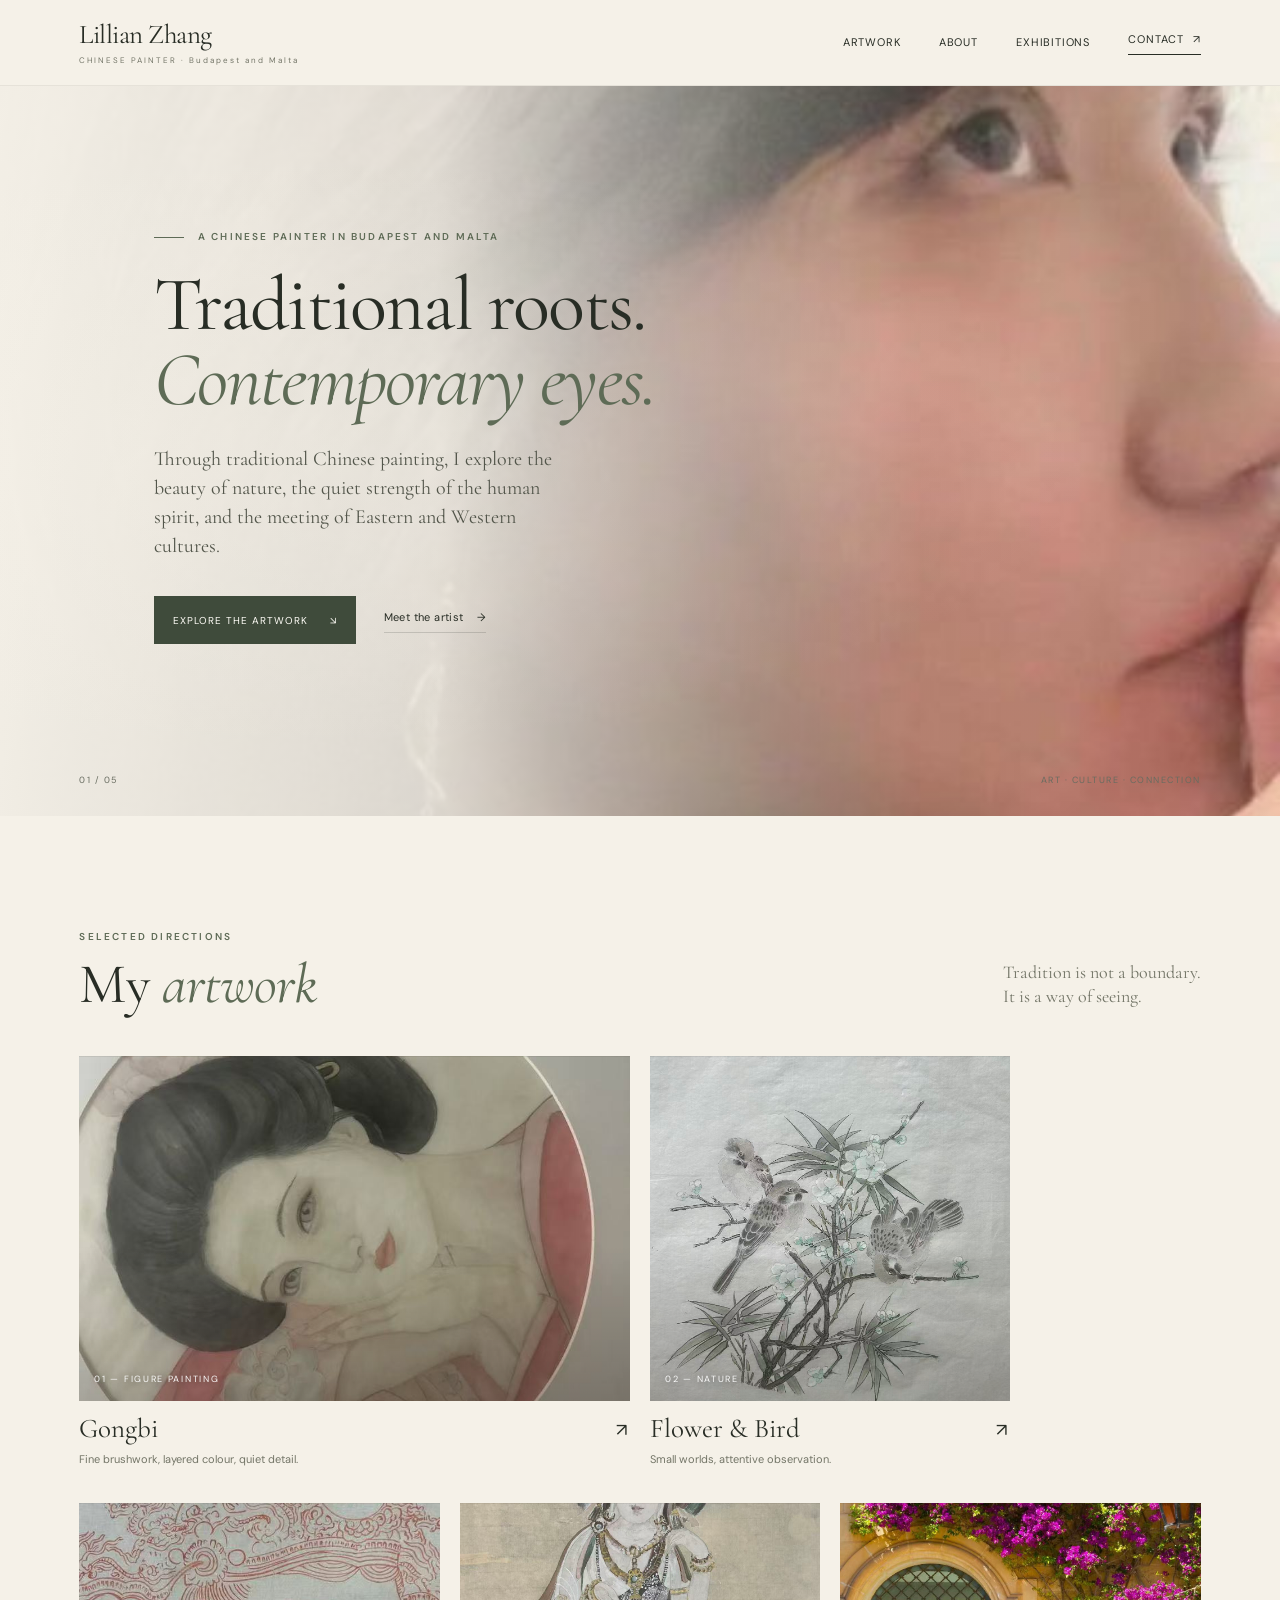
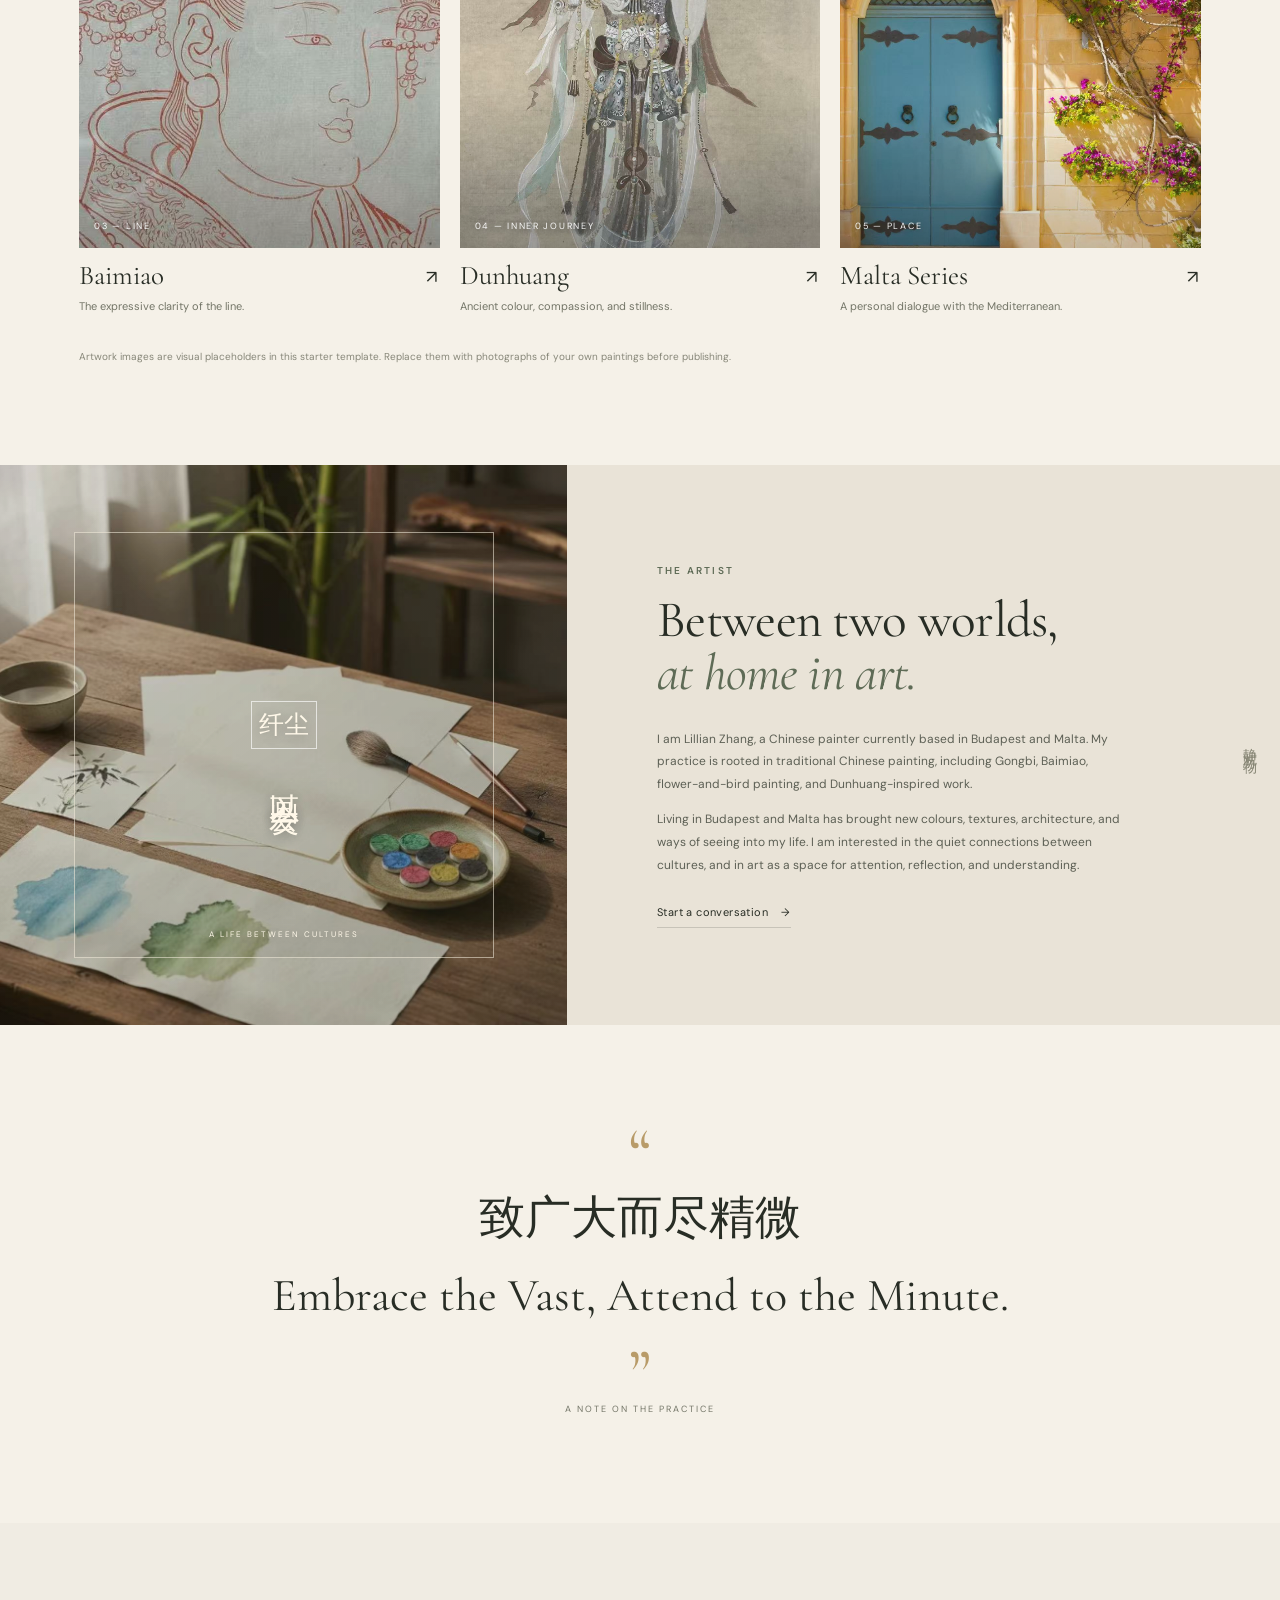
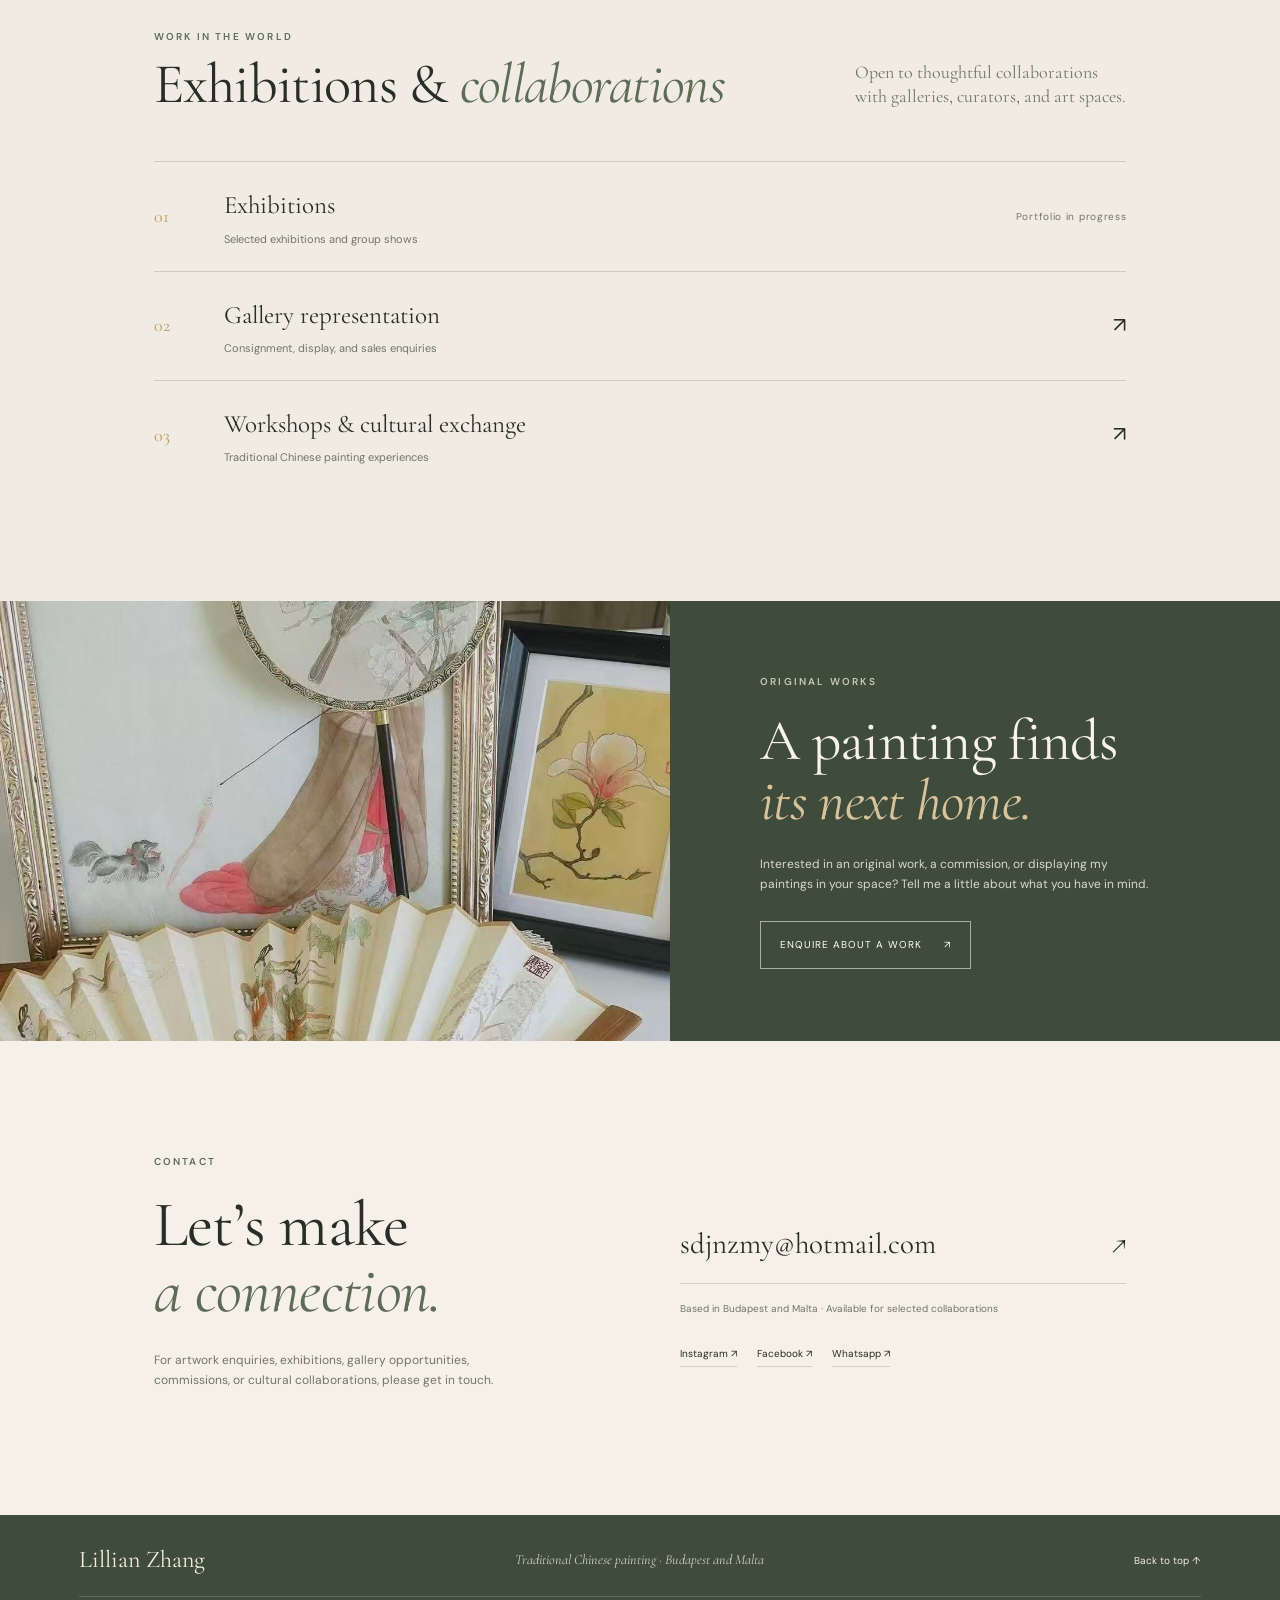
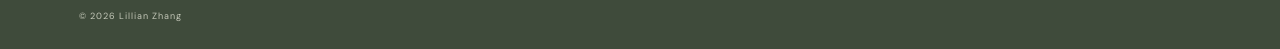
==== commit 9eb1a84c: "Update index.html" ====
--- a/index.html
+++ b/index.html
@@ -105,6 +105,7 @@
       <div class="quote-mark" aria-hidden="true">“</div>
       <blockquote>致广大而尽精微</blockquote>
        <blockquote>Embrace the Vast, Attend to the Minute.</blockquote>
+       <div class="quote-mark" aria-hidden="true">”</div>
       <p>A note on the practice</p>
     </section>
 
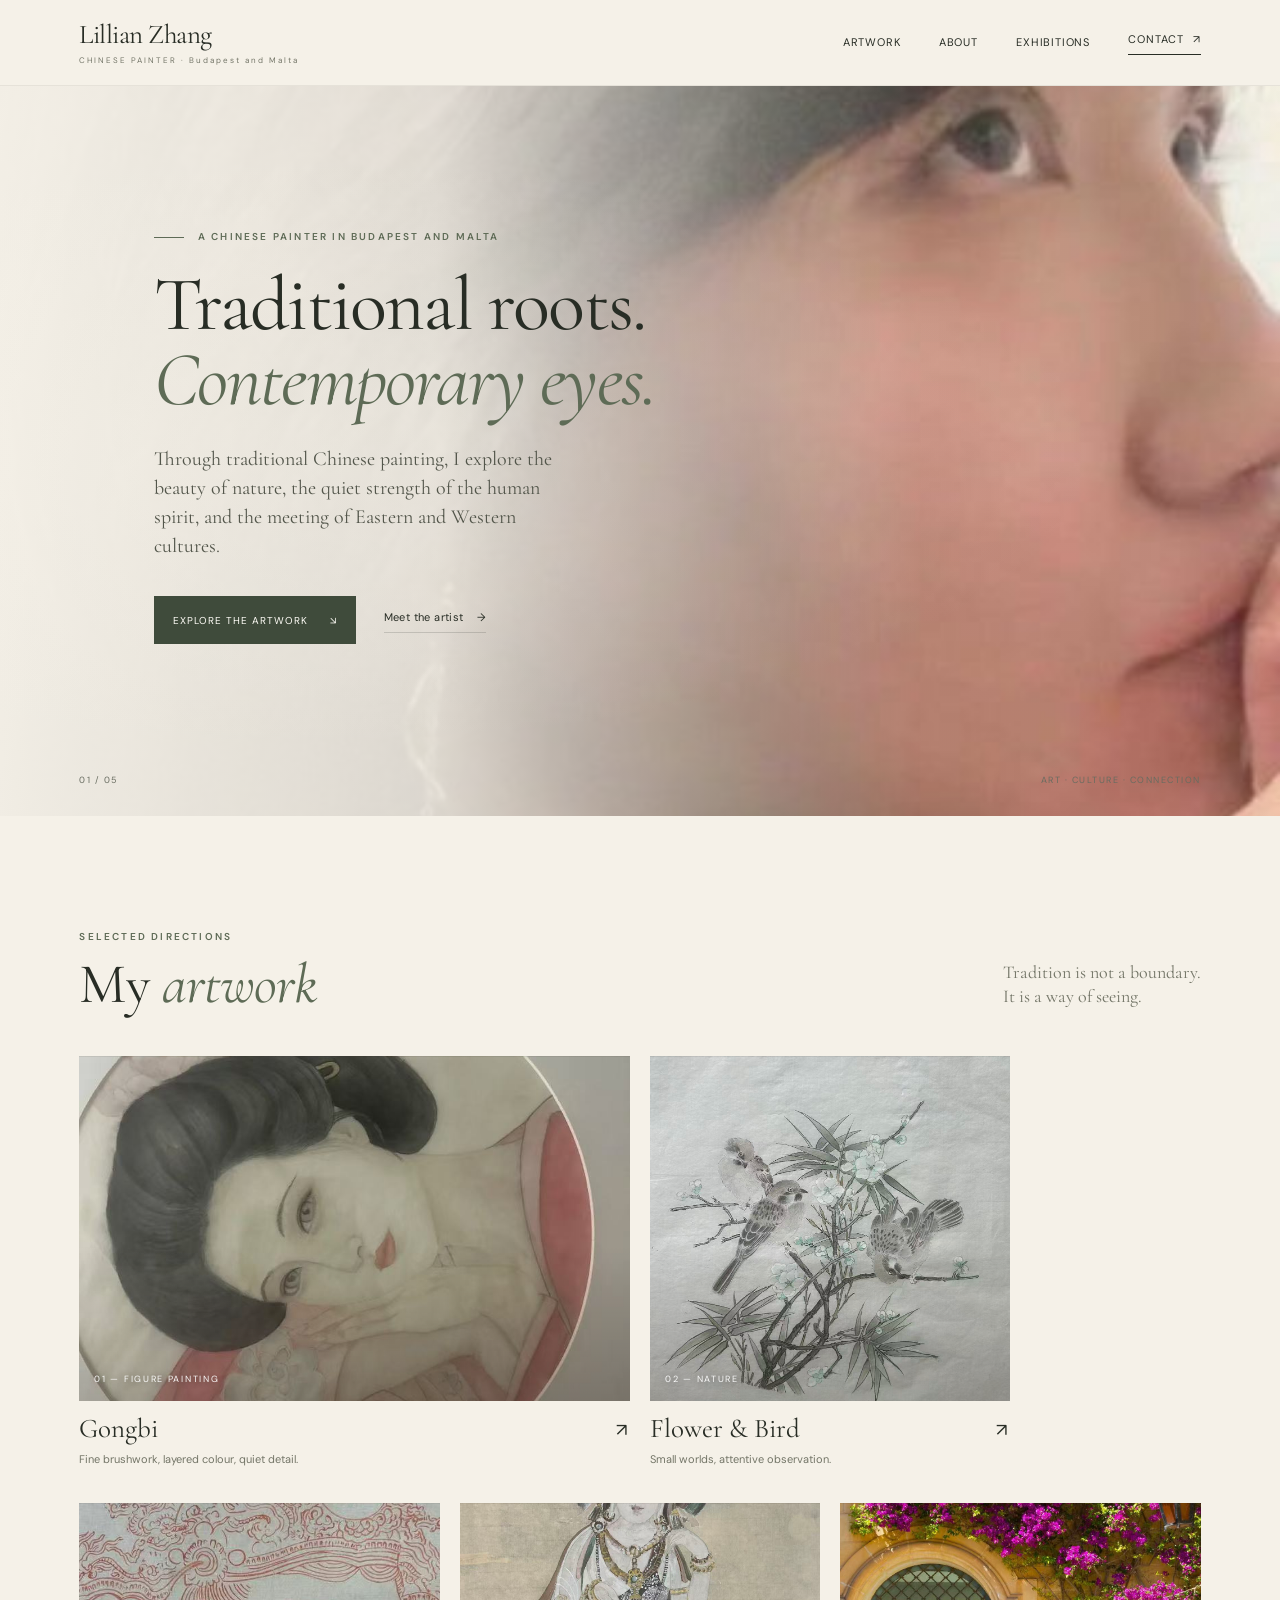
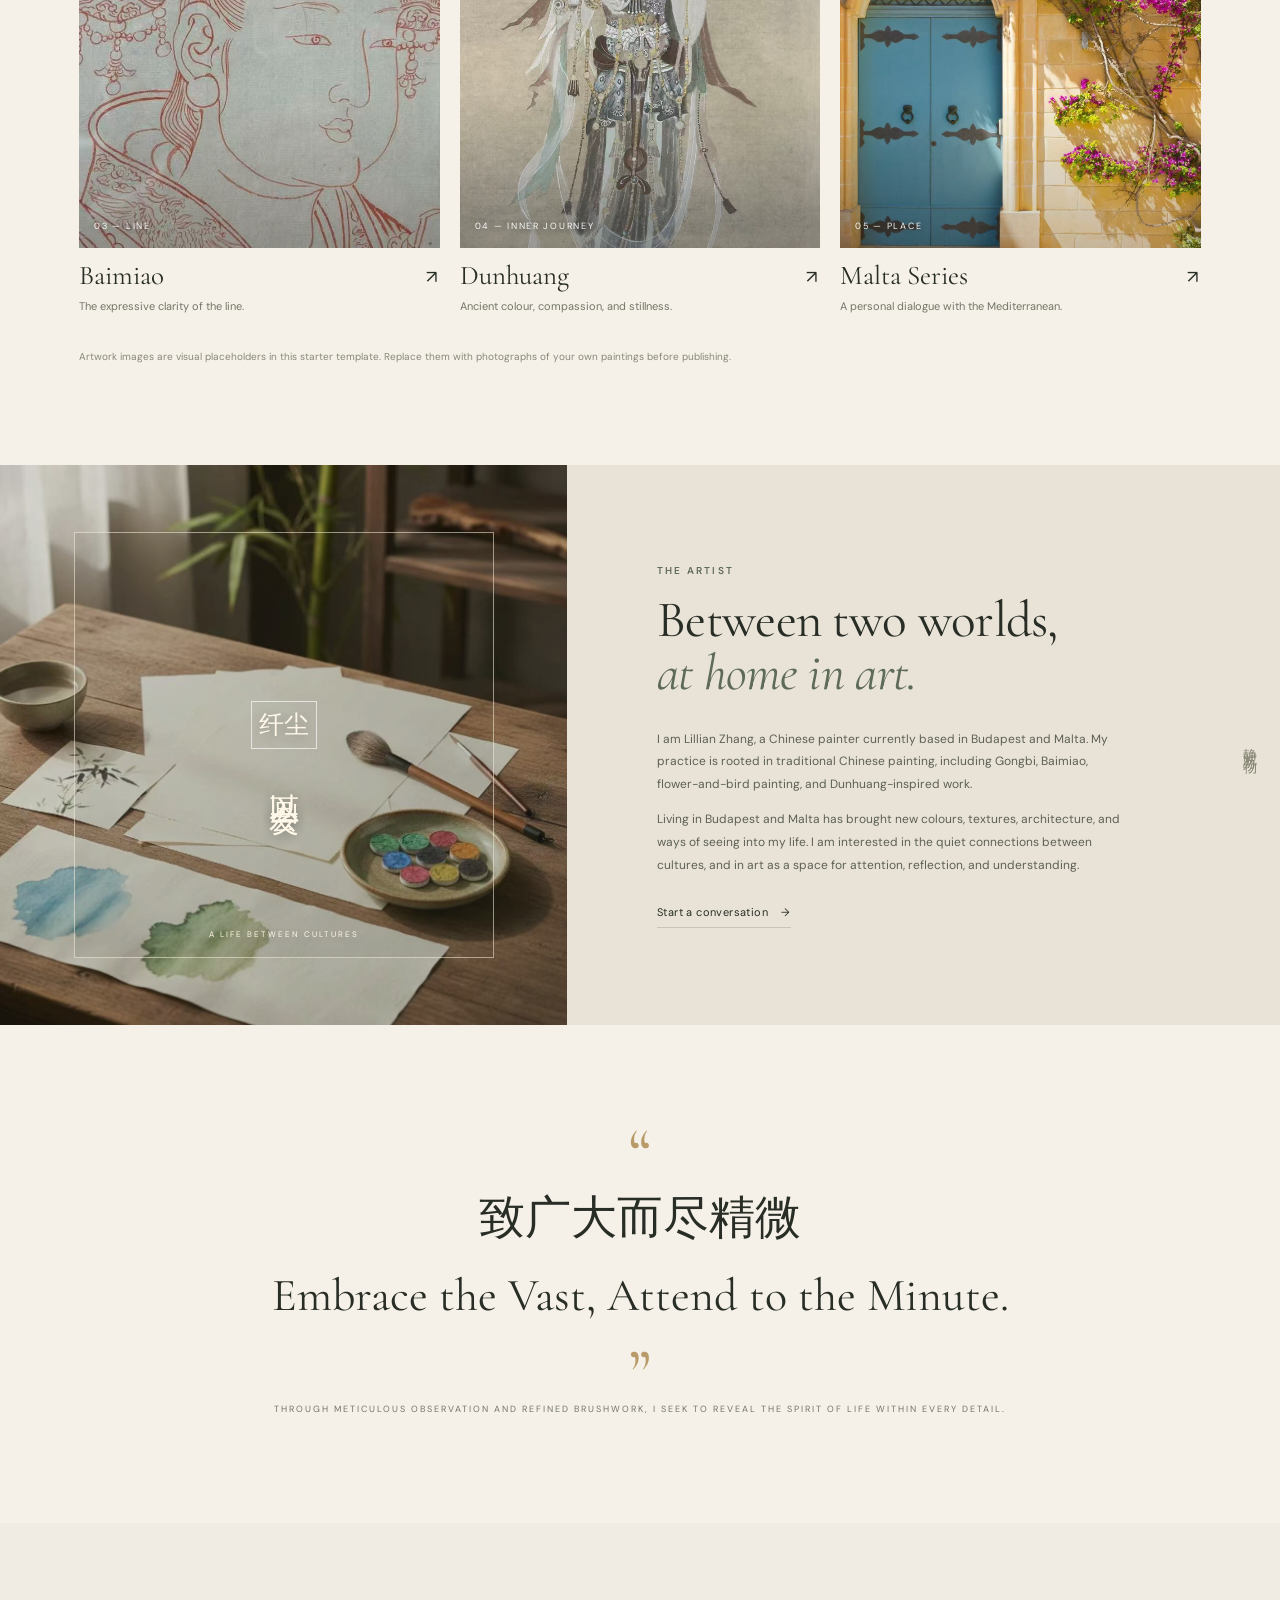
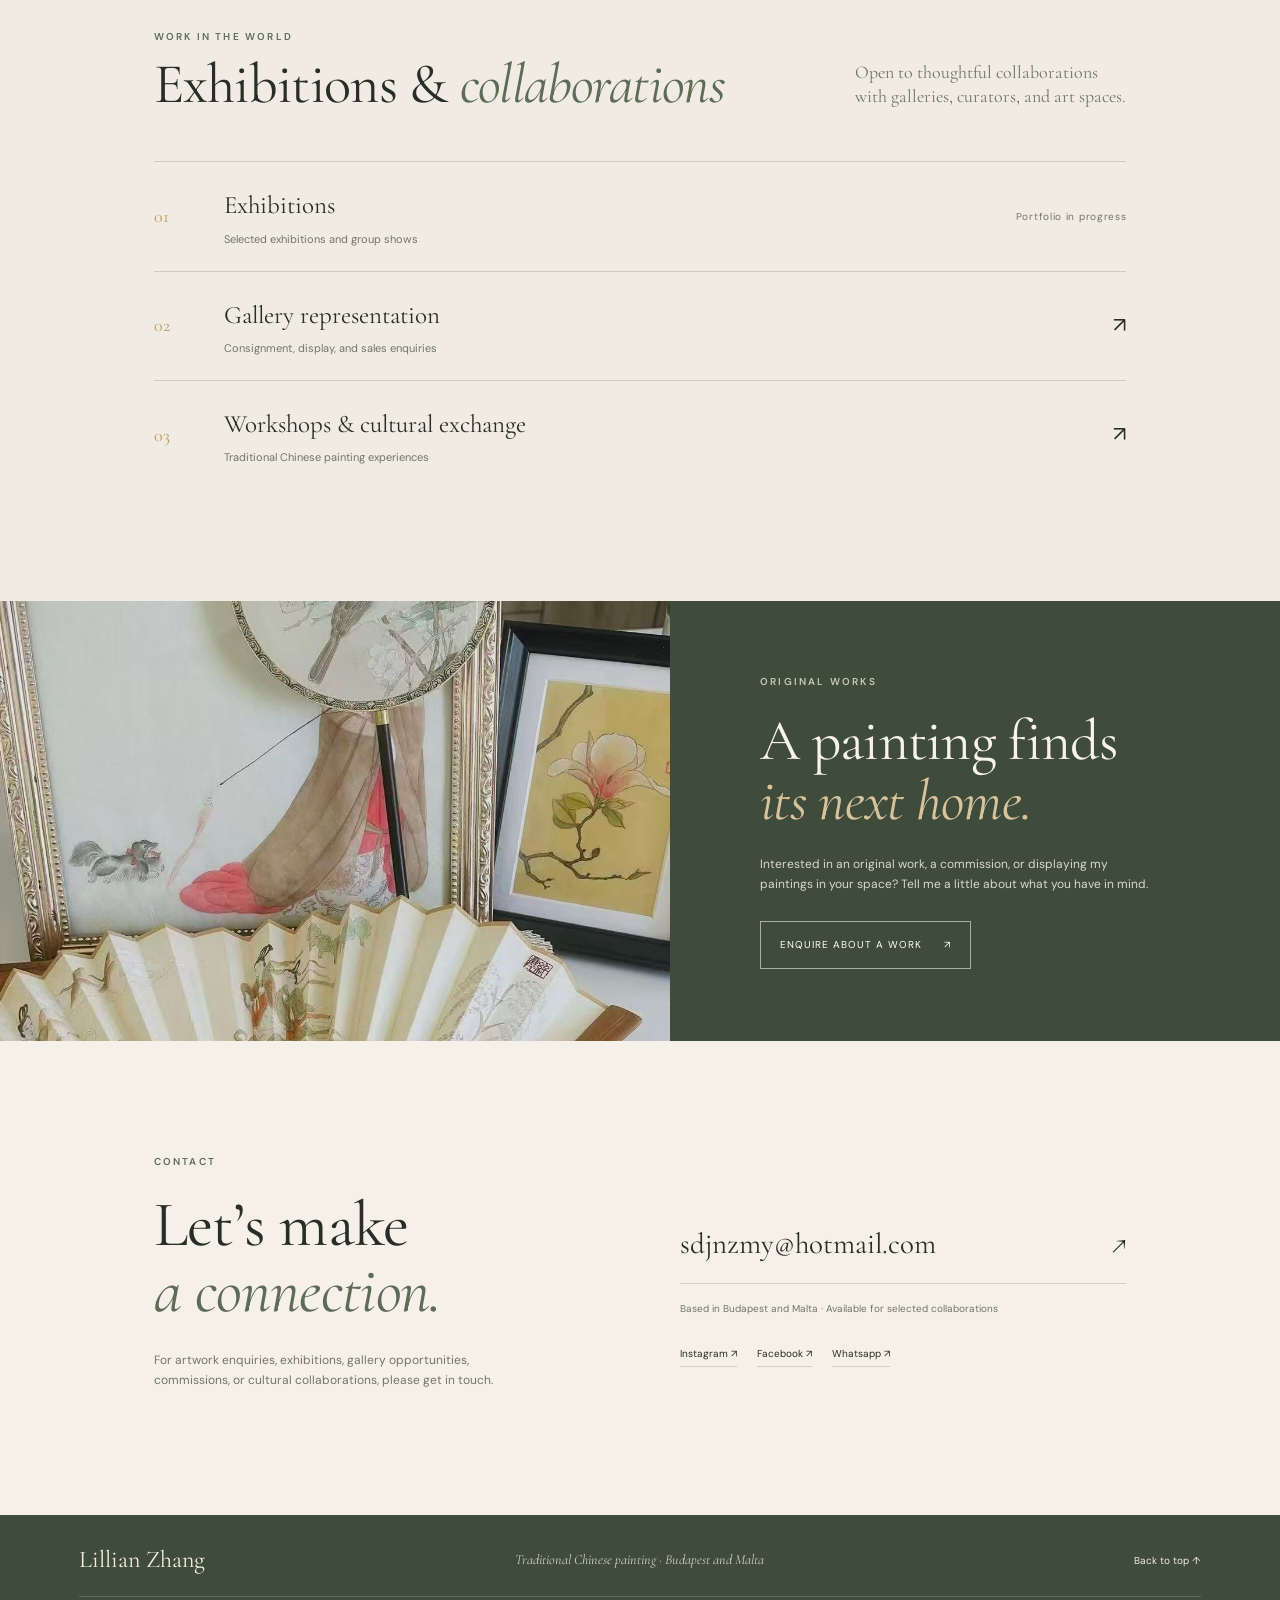
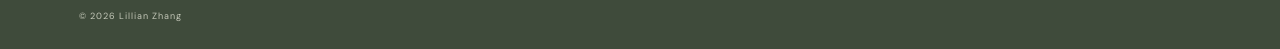
==== commit 47abce64: "Update index.html" ====
--- a/index.html
+++ b/index.html
@@ -106,7 +106,7 @@
       <blockquote>致广大而尽精微</blockquote>
        <blockquote>Embrace the Vast, Attend to the Minute.</blockquote>
        <div class="quote-mark" aria-hidden="true">”</div>
-      <p>A note on the practice</p>
+      <p>Through meticulous observation and refined brushwork, I seek to reveal the spirit of life within every detail.</p>
     </section>
 
     <section id="exhibitions" class="exhibitions-section">
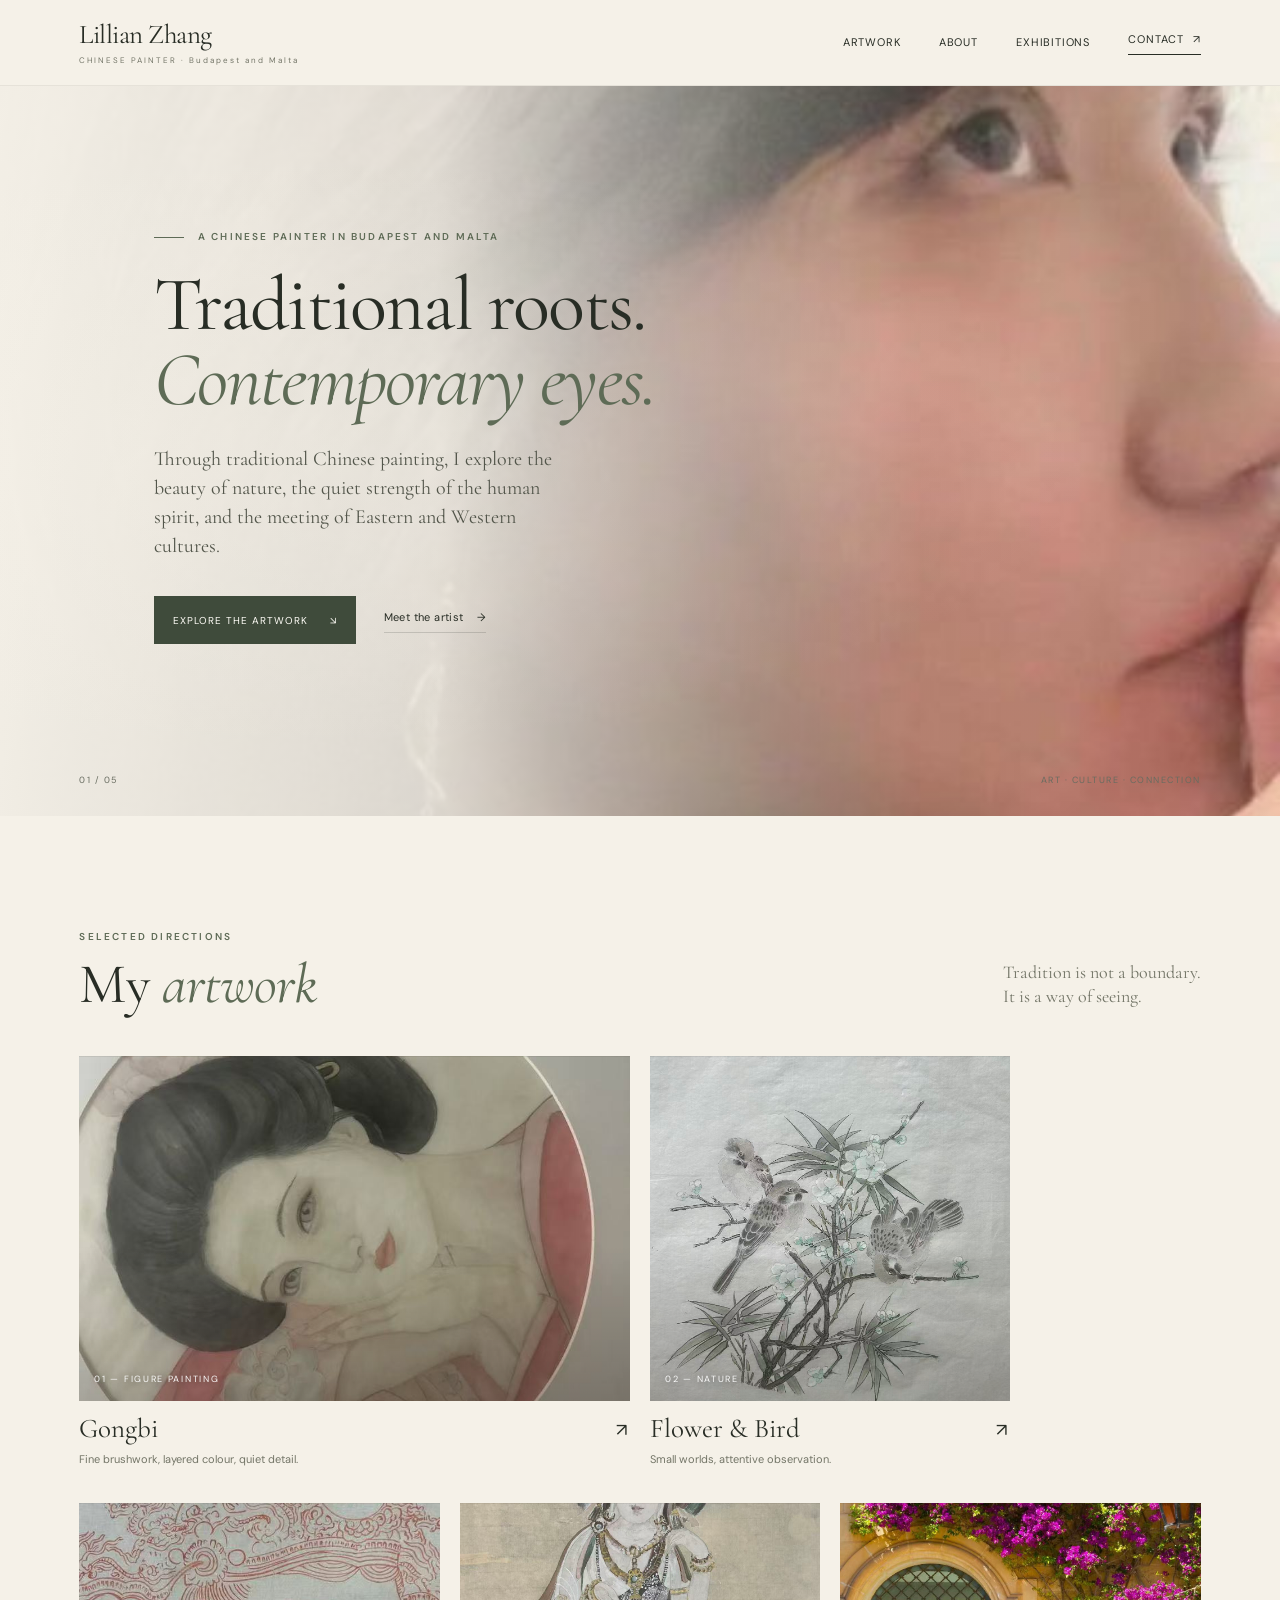
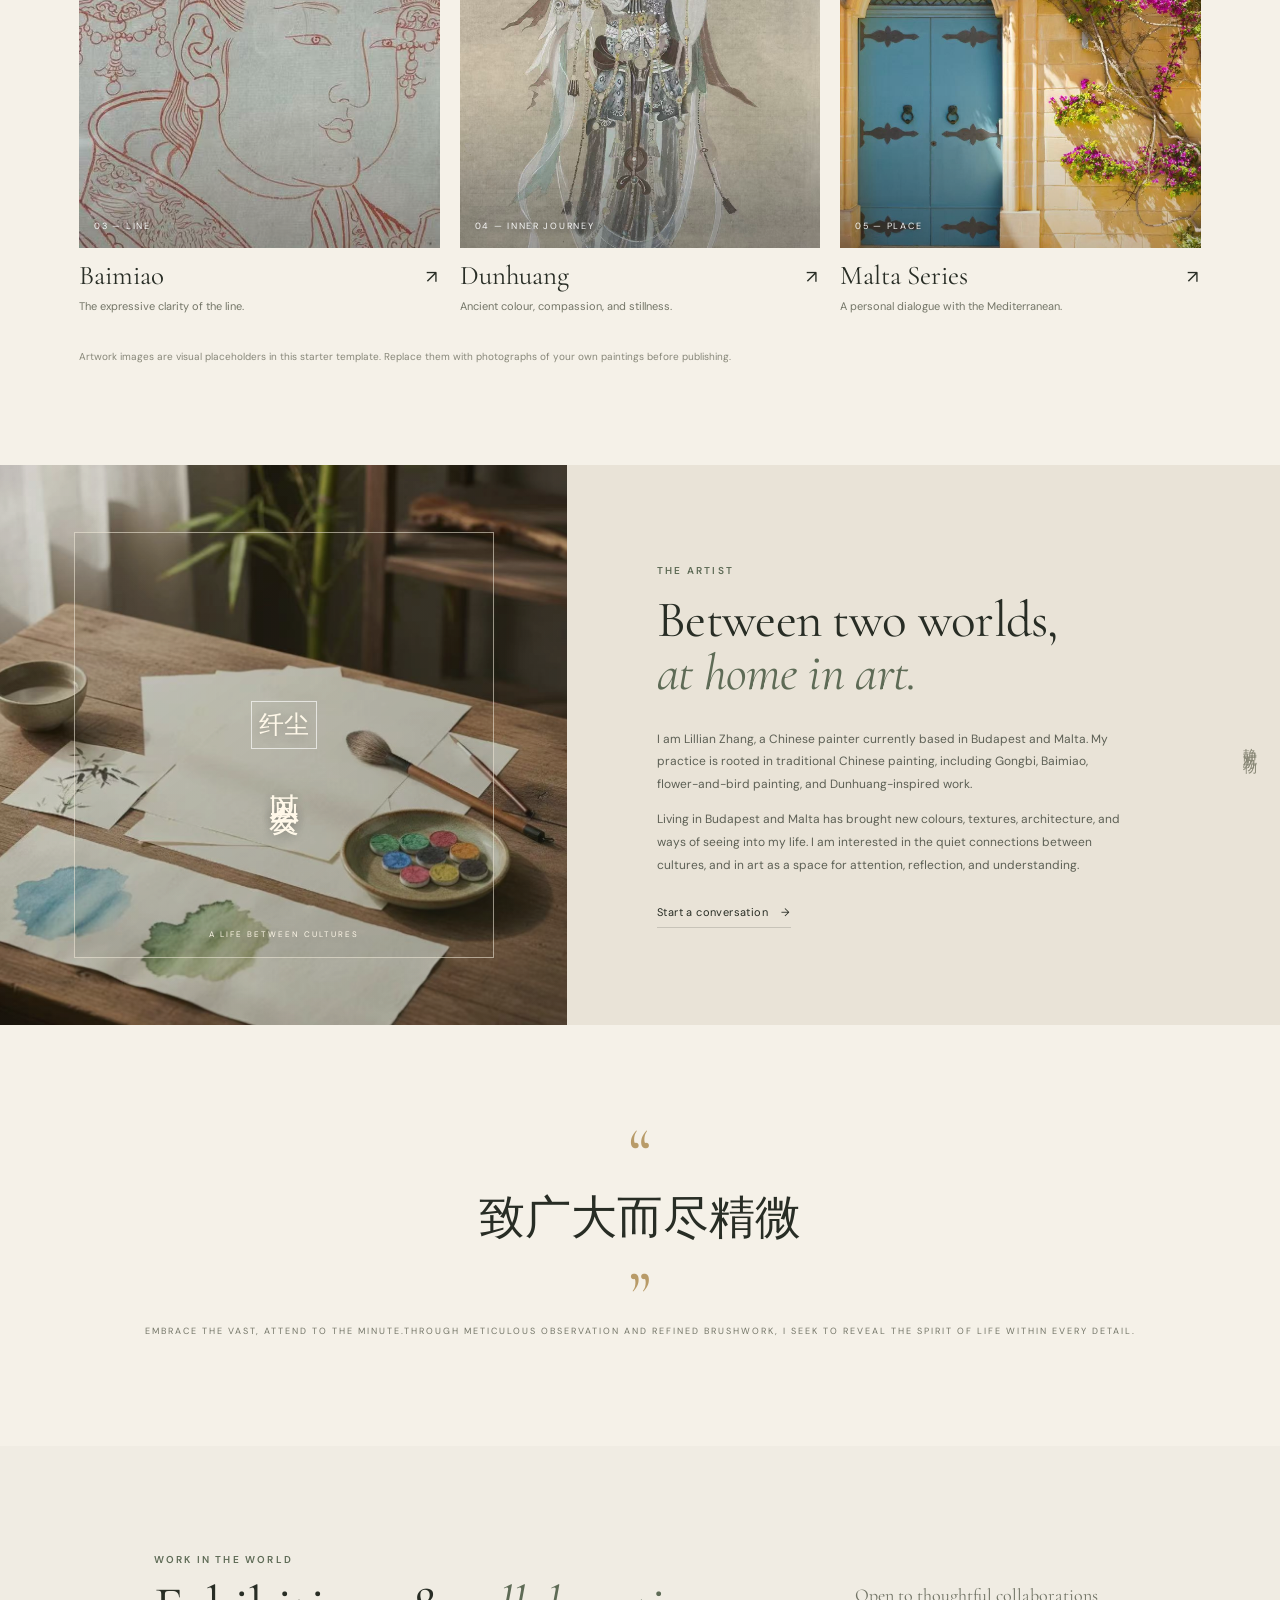
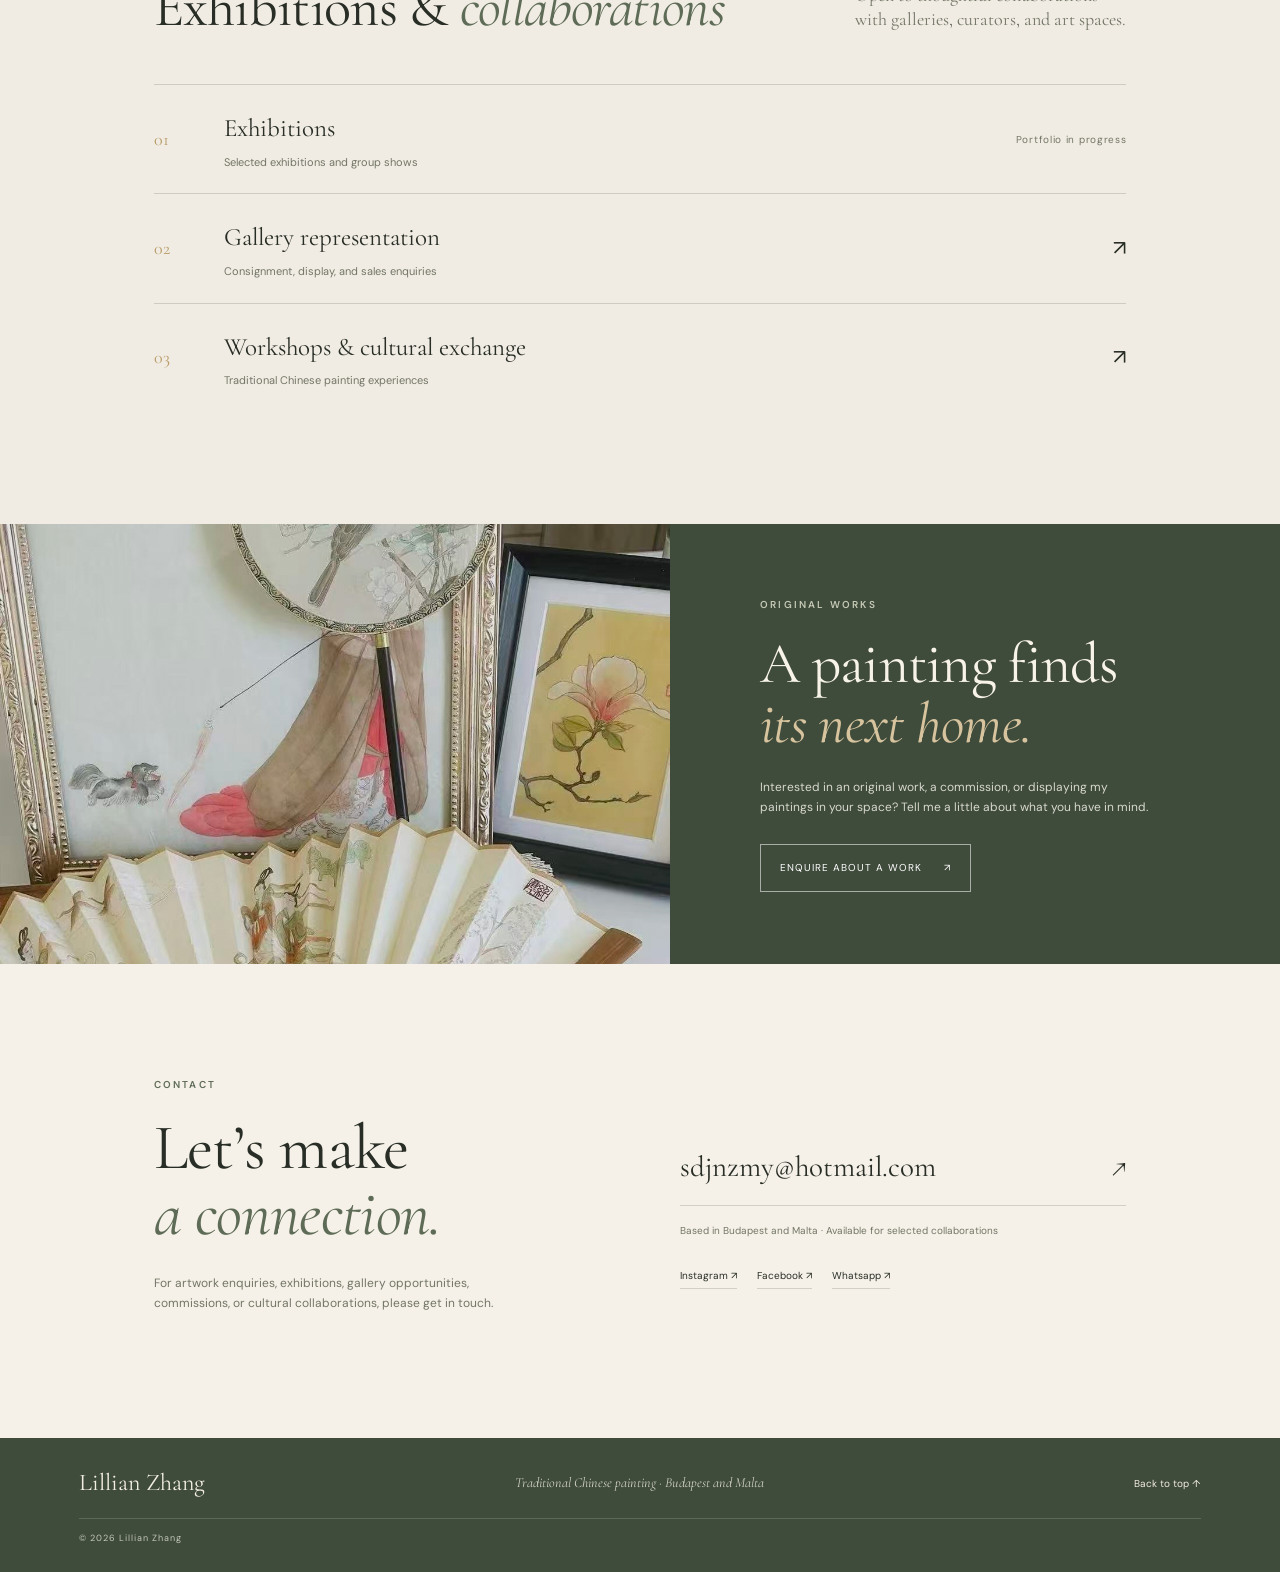
==== commit 8a38330c: "Combine quotes into a single paragraph Merged two blockquotes into a single paragraph." ====
--- a/index.html
+++ b/index.html
@@ -104,9 +104,8 @@
     <section class="quote-section">
       <div class="quote-mark" aria-hidden="true">“</div>
       <blockquote>致广大而尽精微</blockquote>
-       <blockquote>Embrace the Vast, Attend to the Minute.</blockquote>
        <div class="quote-mark" aria-hidden="true">”</div>
-      <p>Through meticulous observation and refined brushwork, I seek to reveal the spirit of life within every detail.</p>
+      <p>Embrace the Vast, Attend to the Minute.Through meticulous observation and refined brushwork, I seek to reveal the spirit of life within every detail.</p>
     </section>
 
     <section id="exhibitions" class="exhibitions-section">
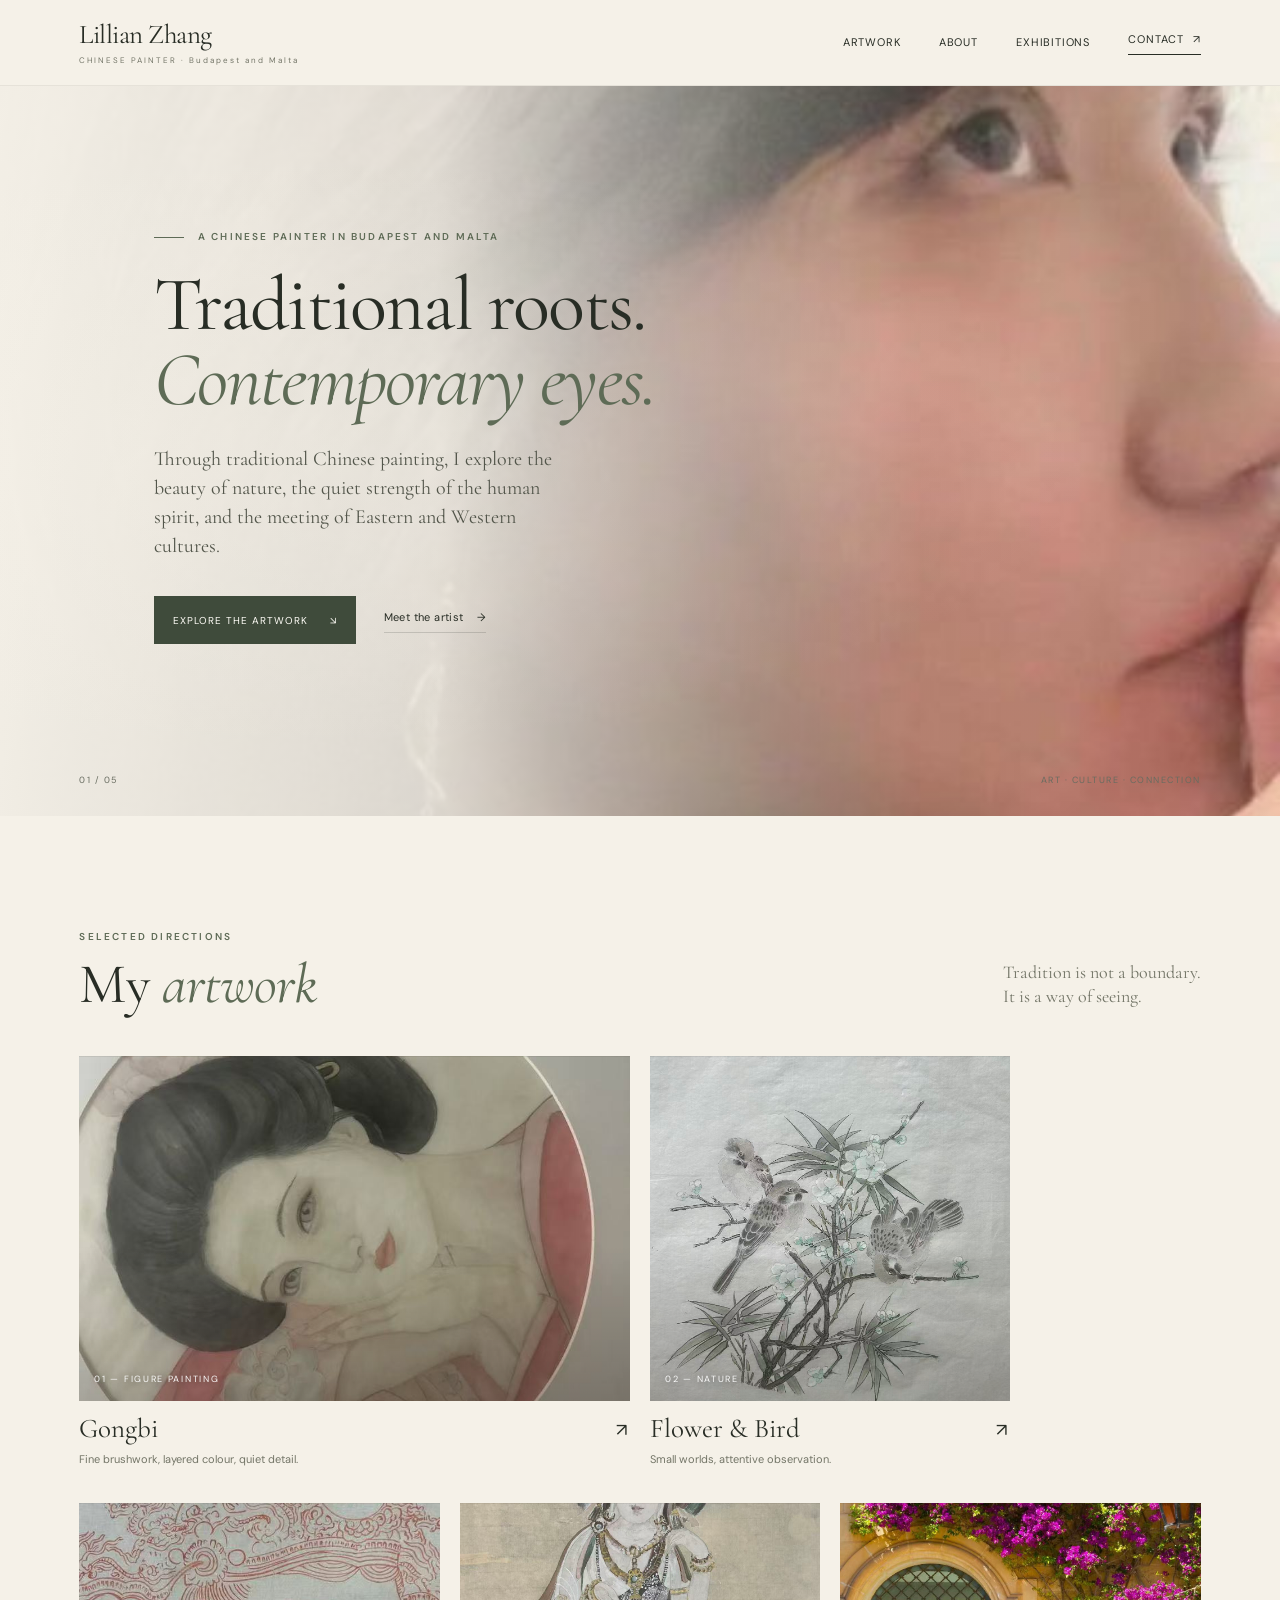
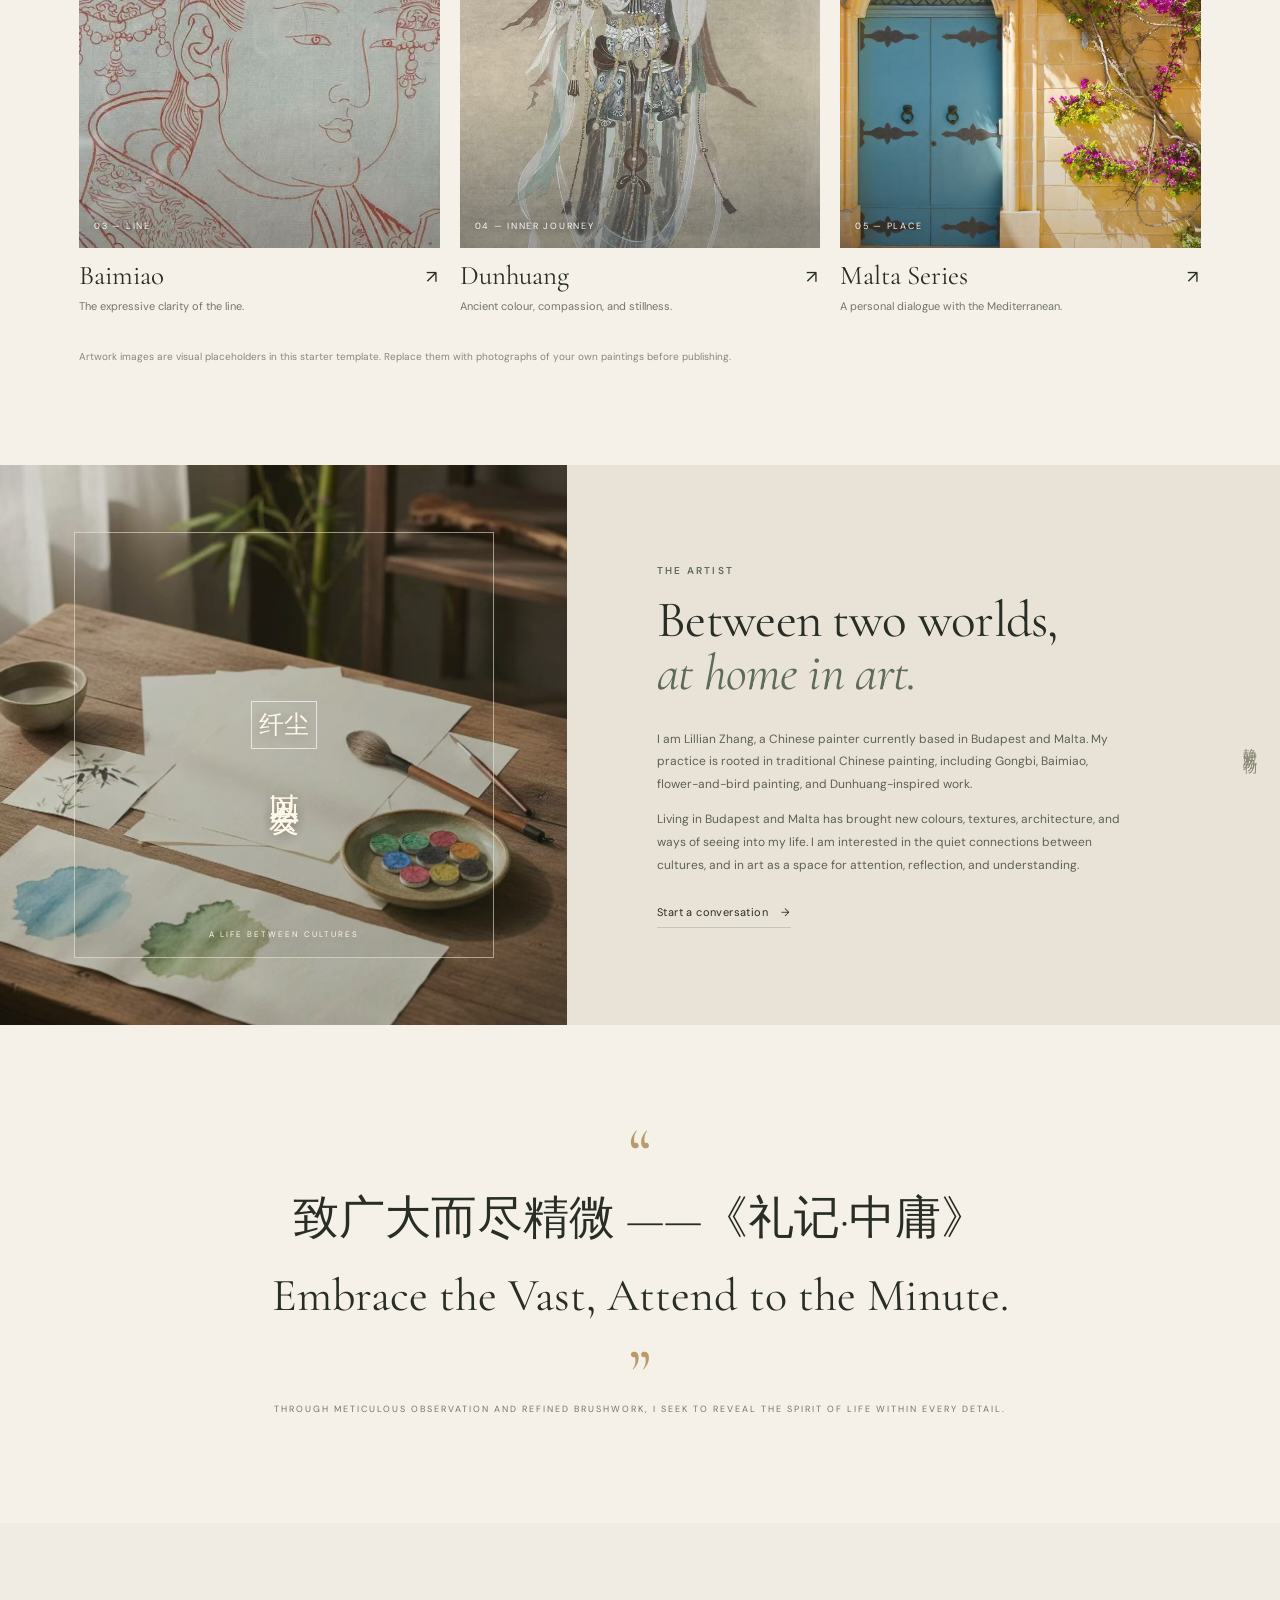
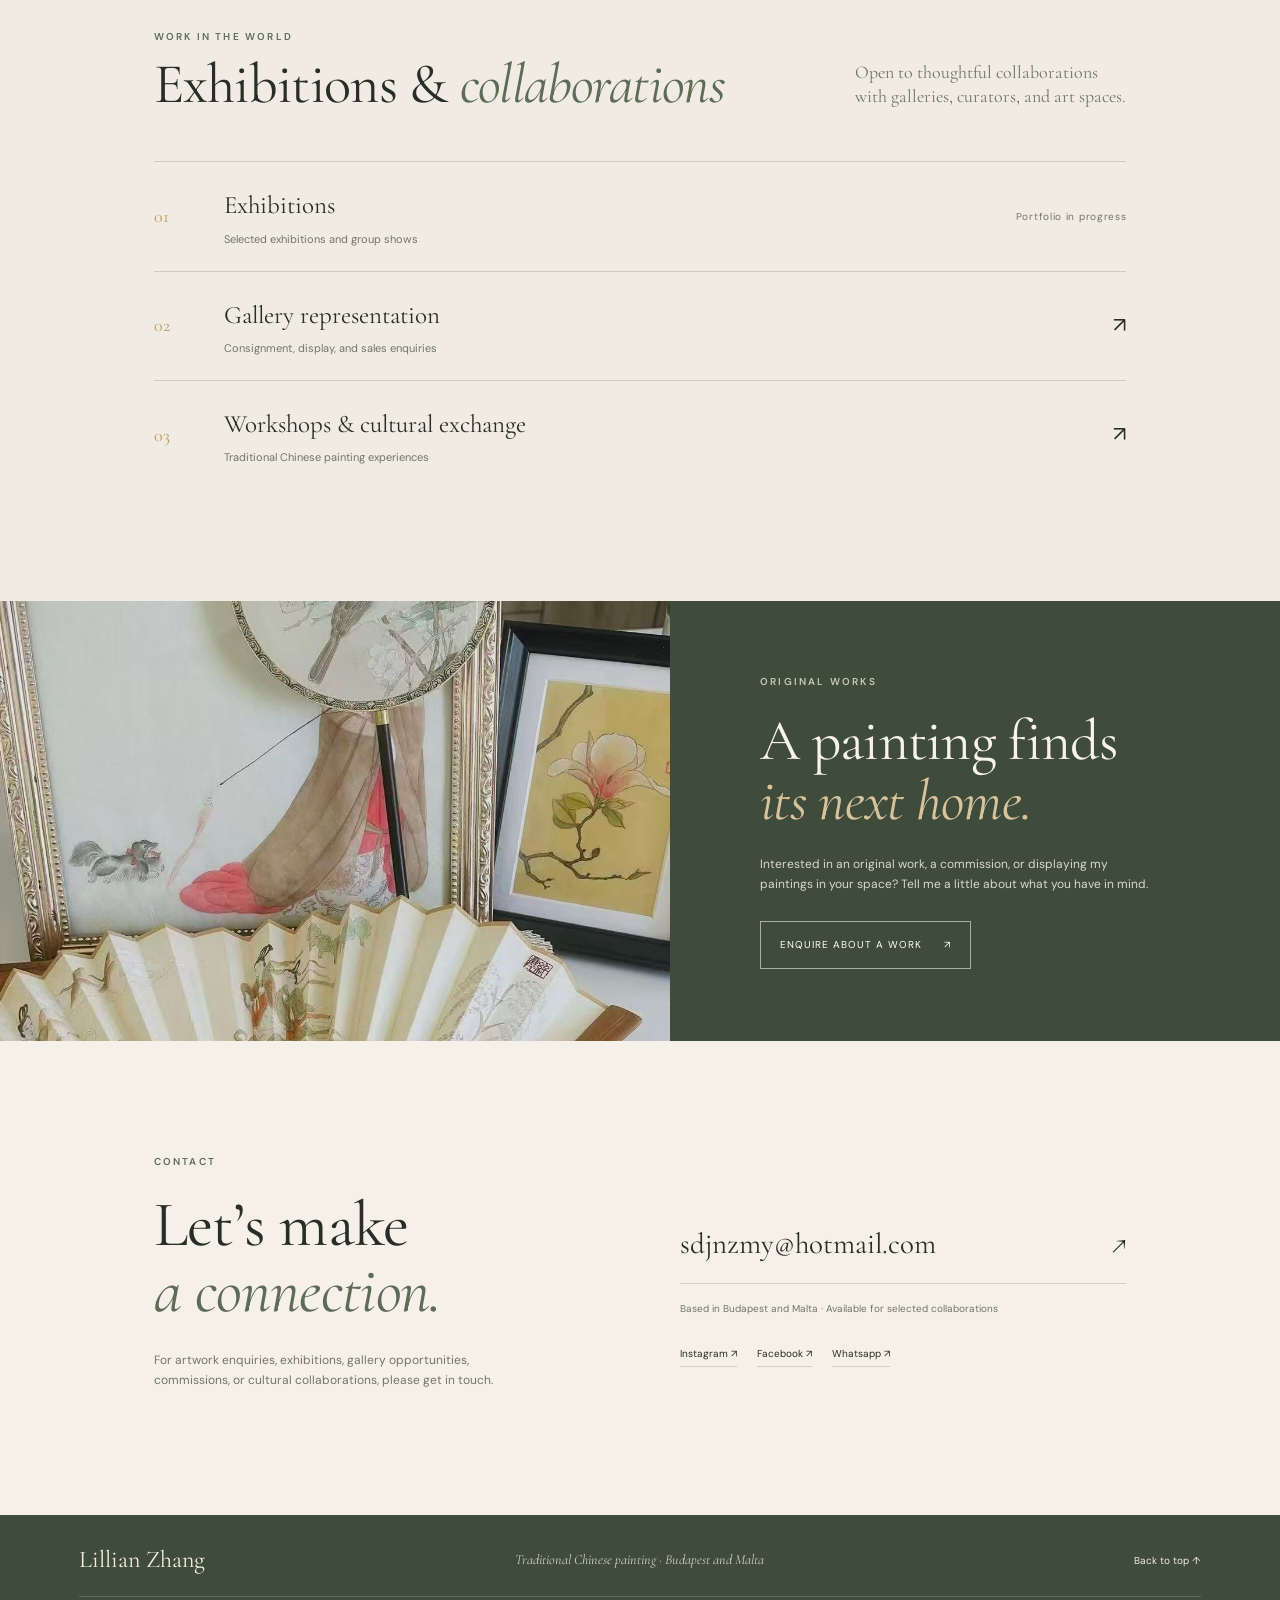
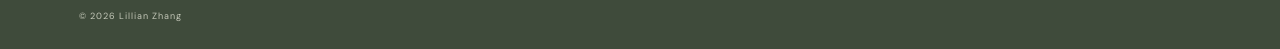
==== commit 75413013: "Update index.html" ====
--- a/index.html
+++ b/index.html
@@ -103,9 +103,10 @@
 
     <section class="quote-section">
       <div class="quote-mark" aria-hidden="true">“</div>
-      <blockquote>致广大而尽精微</blockquote>
+      <blockquote>致广大而尽精微  ——《礼记·中庸》</blockquote>
+        <blockquote>Embrace the Vast, Attend to the Minute.</blockquote>
        <div class="quote-mark" aria-hidden="true">”</div>
-      <p>Embrace the Vast, Attend to the Minute.Through meticulous observation and refined brushwork, I seek to reveal the spirit of life within every detail.</p>
+      <p>Through meticulous observation and refined brushwork, I seek to reveal the spirit of life within every detail.</p>
     </section>
 
     <section id="exhibitions" class="exhibitions-section">
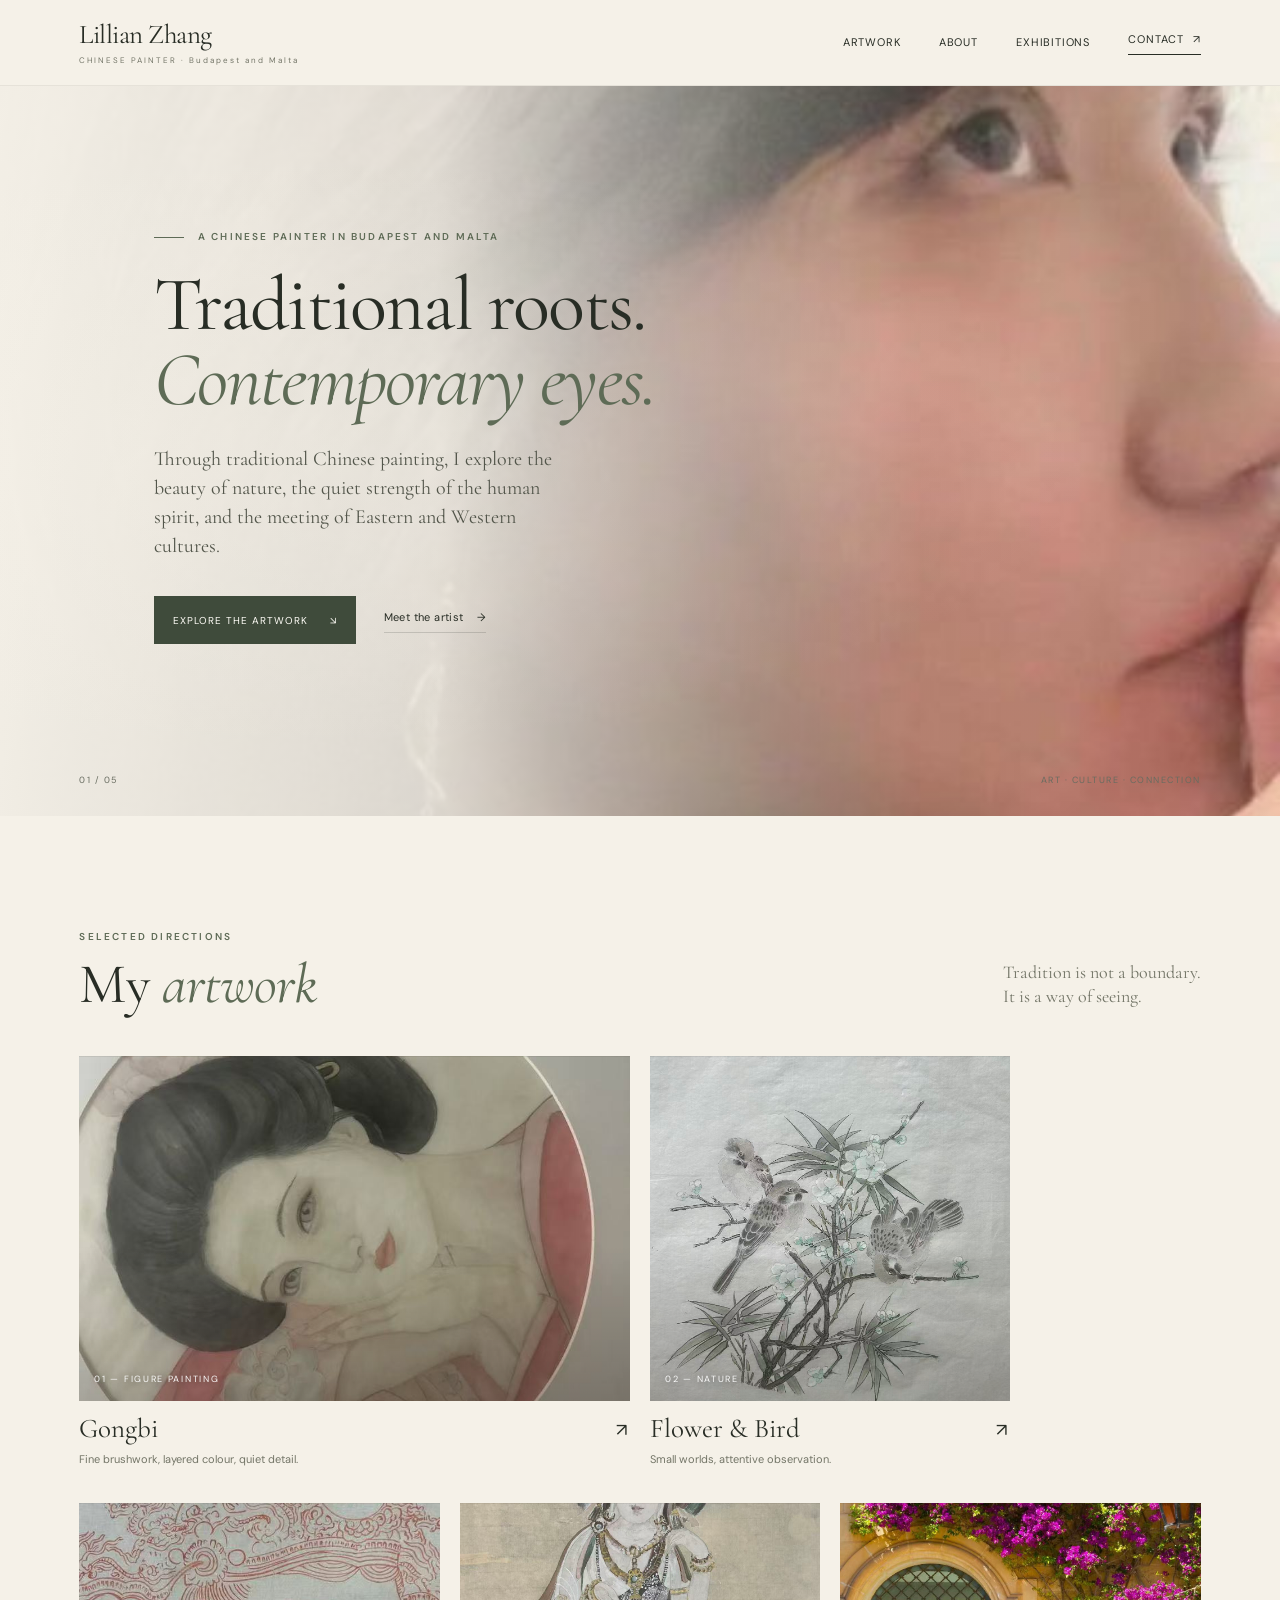
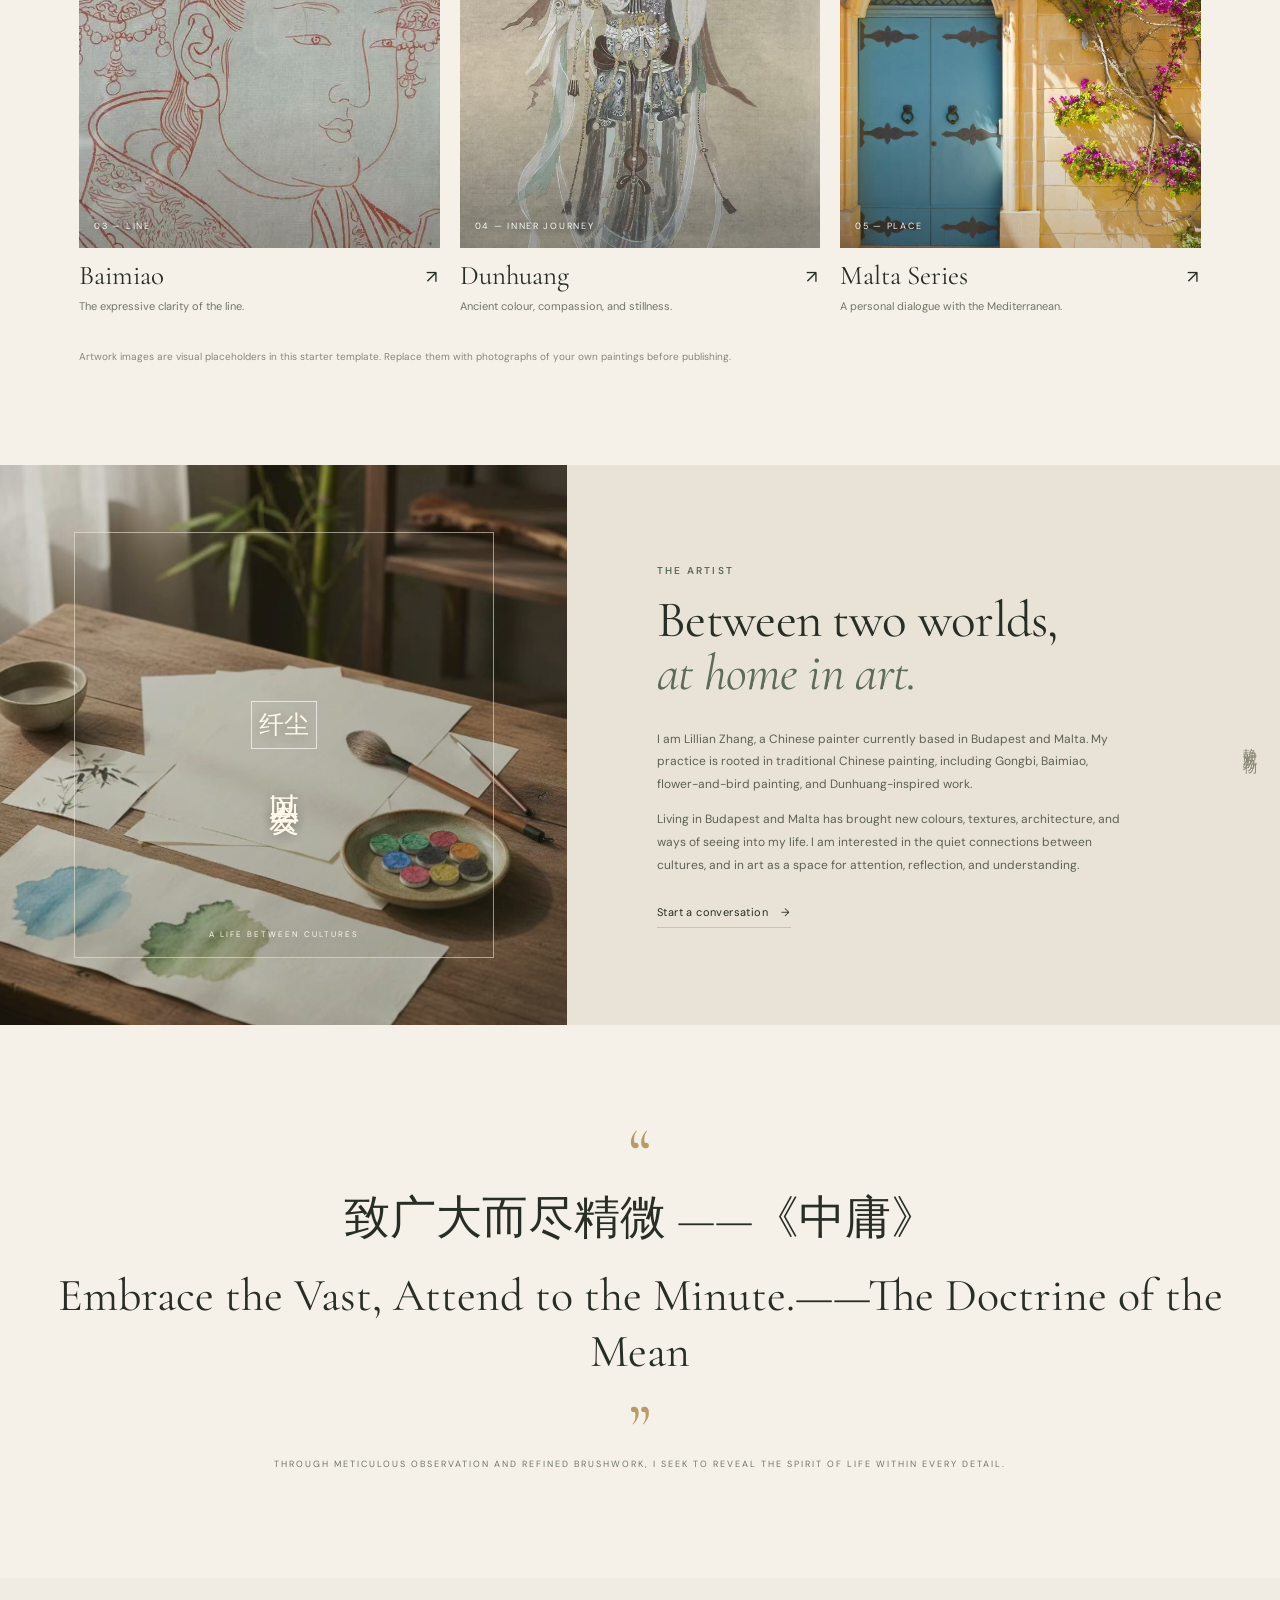
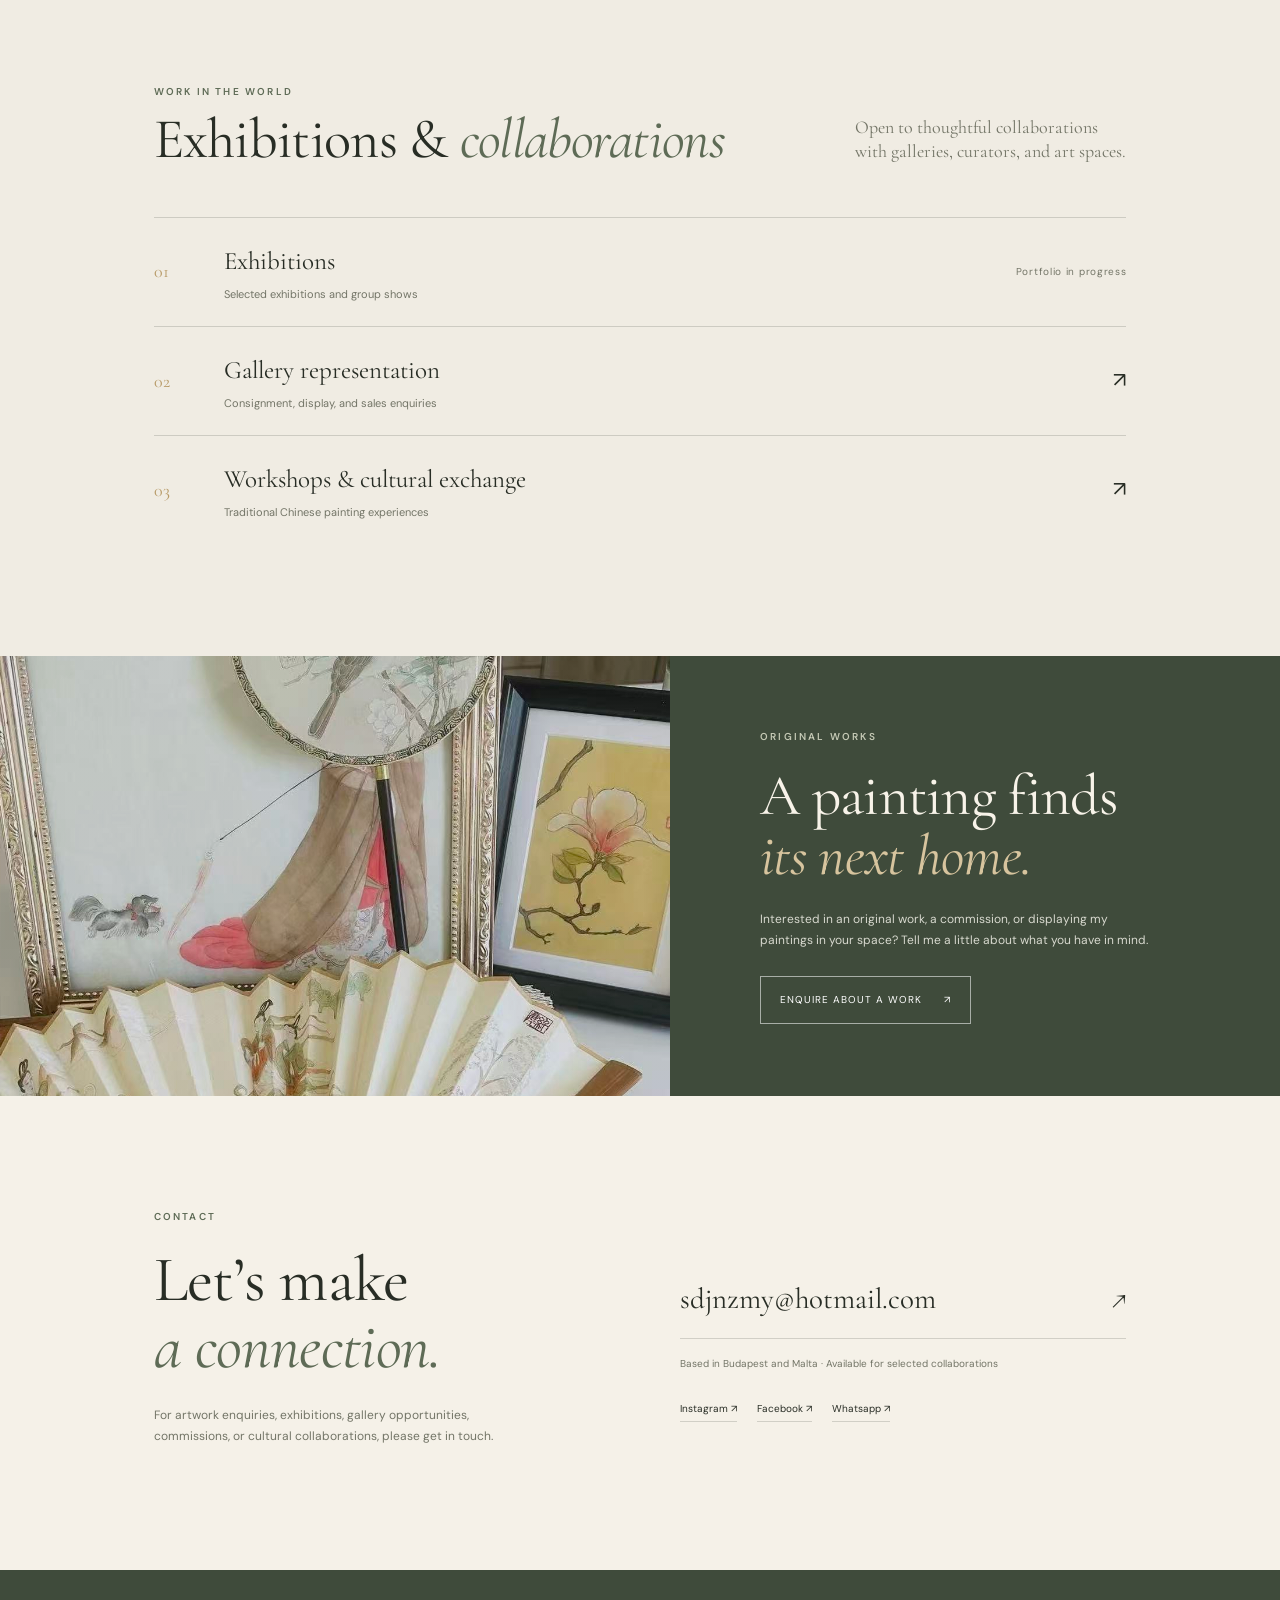
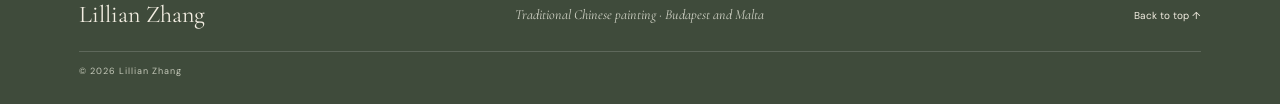
==== commit 89e07287: "Update blockquote content and citation source" ====
--- a/index.html
+++ b/index.html
@@ -103,8 +103,8 @@
 
     <section class="quote-section">
       <div class="quote-mark" aria-hidden="true">“</div>
-      <blockquote>致广大而尽精微  ——《礼记·中庸》</blockquote>
-        <blockquote>Embrace the Vast, Attend to the Minute.</blockquote>
+      <blockquote>致广大而尽精微  ——《中庸》</blockquote>
+        <blockquote>Embrace the Vast, Attend to the Minute.——The Doctrine of the Mean</blockquote>
        <div class="quote-mark" aria-hidden="true">”</div>
       <p>Through meticulous observation and refined brushwork, I seek to reveal the spirit of life within every detail.</p>
     </section>
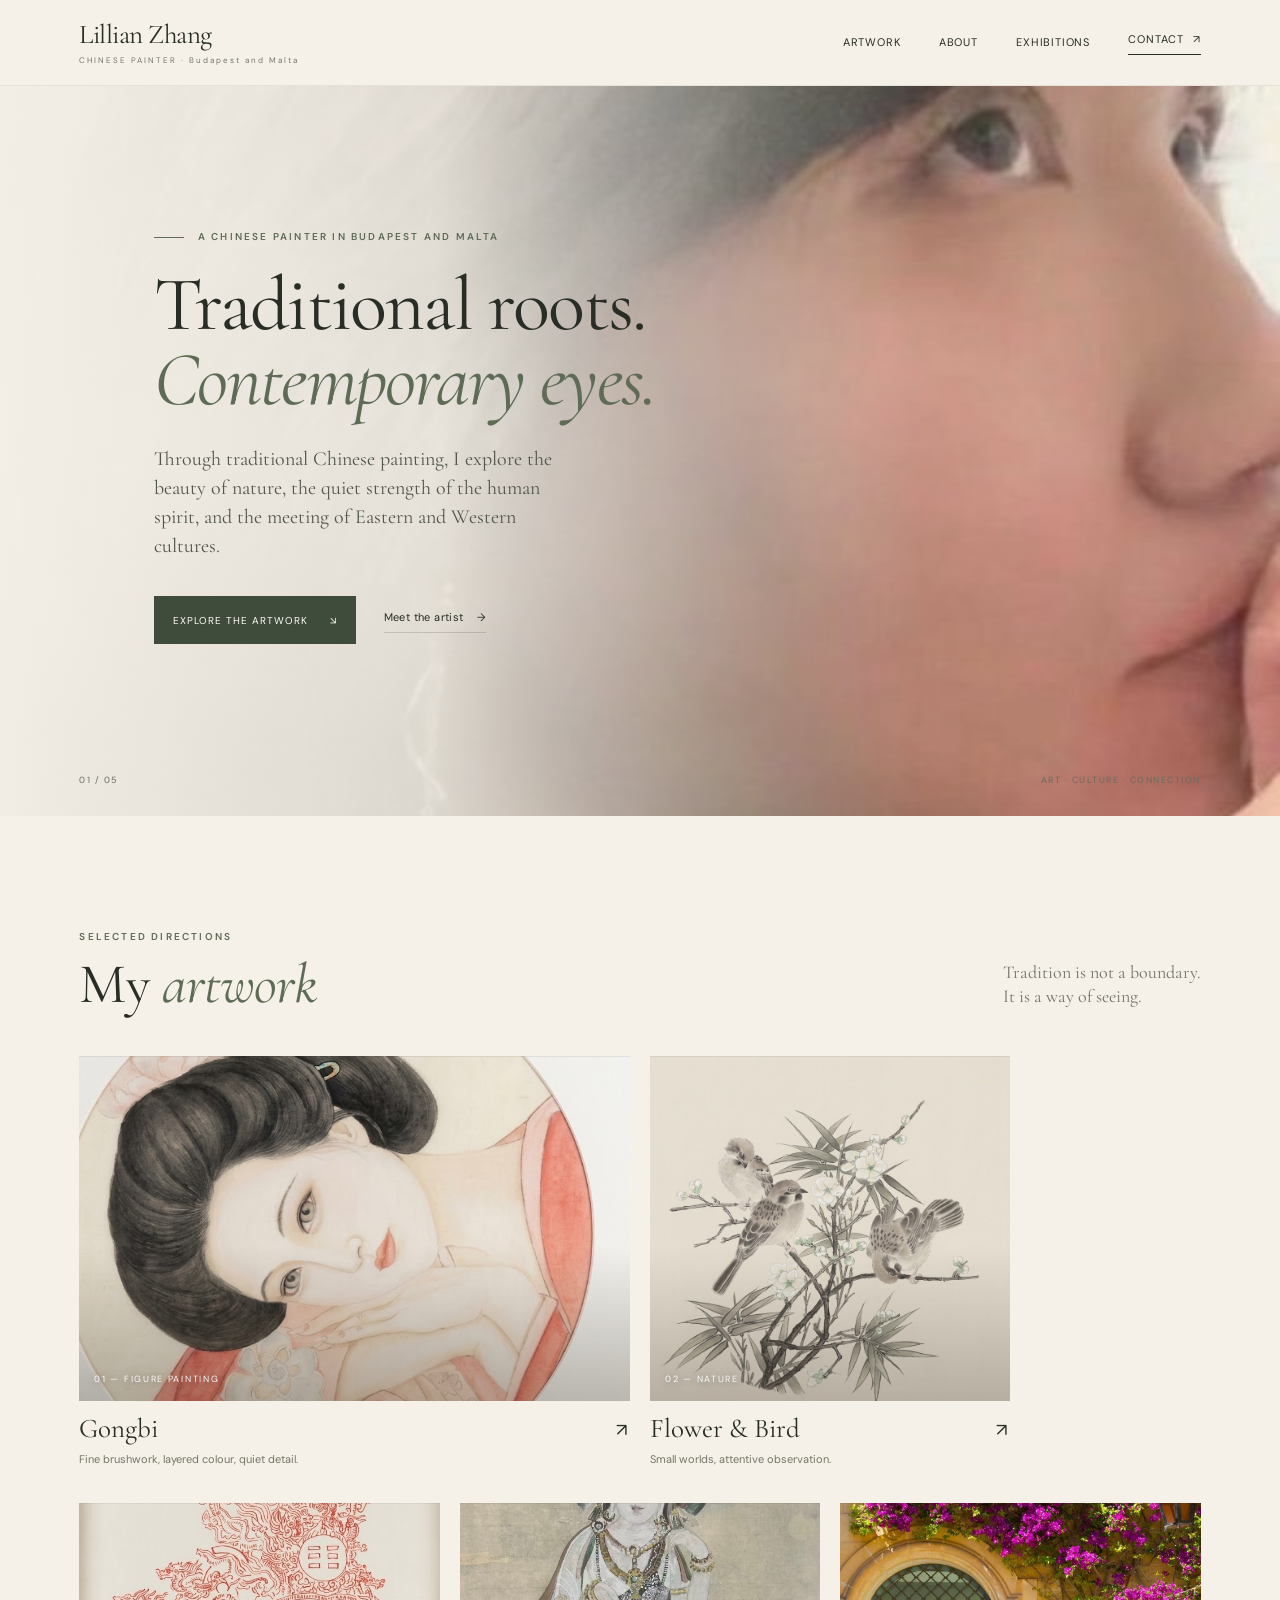
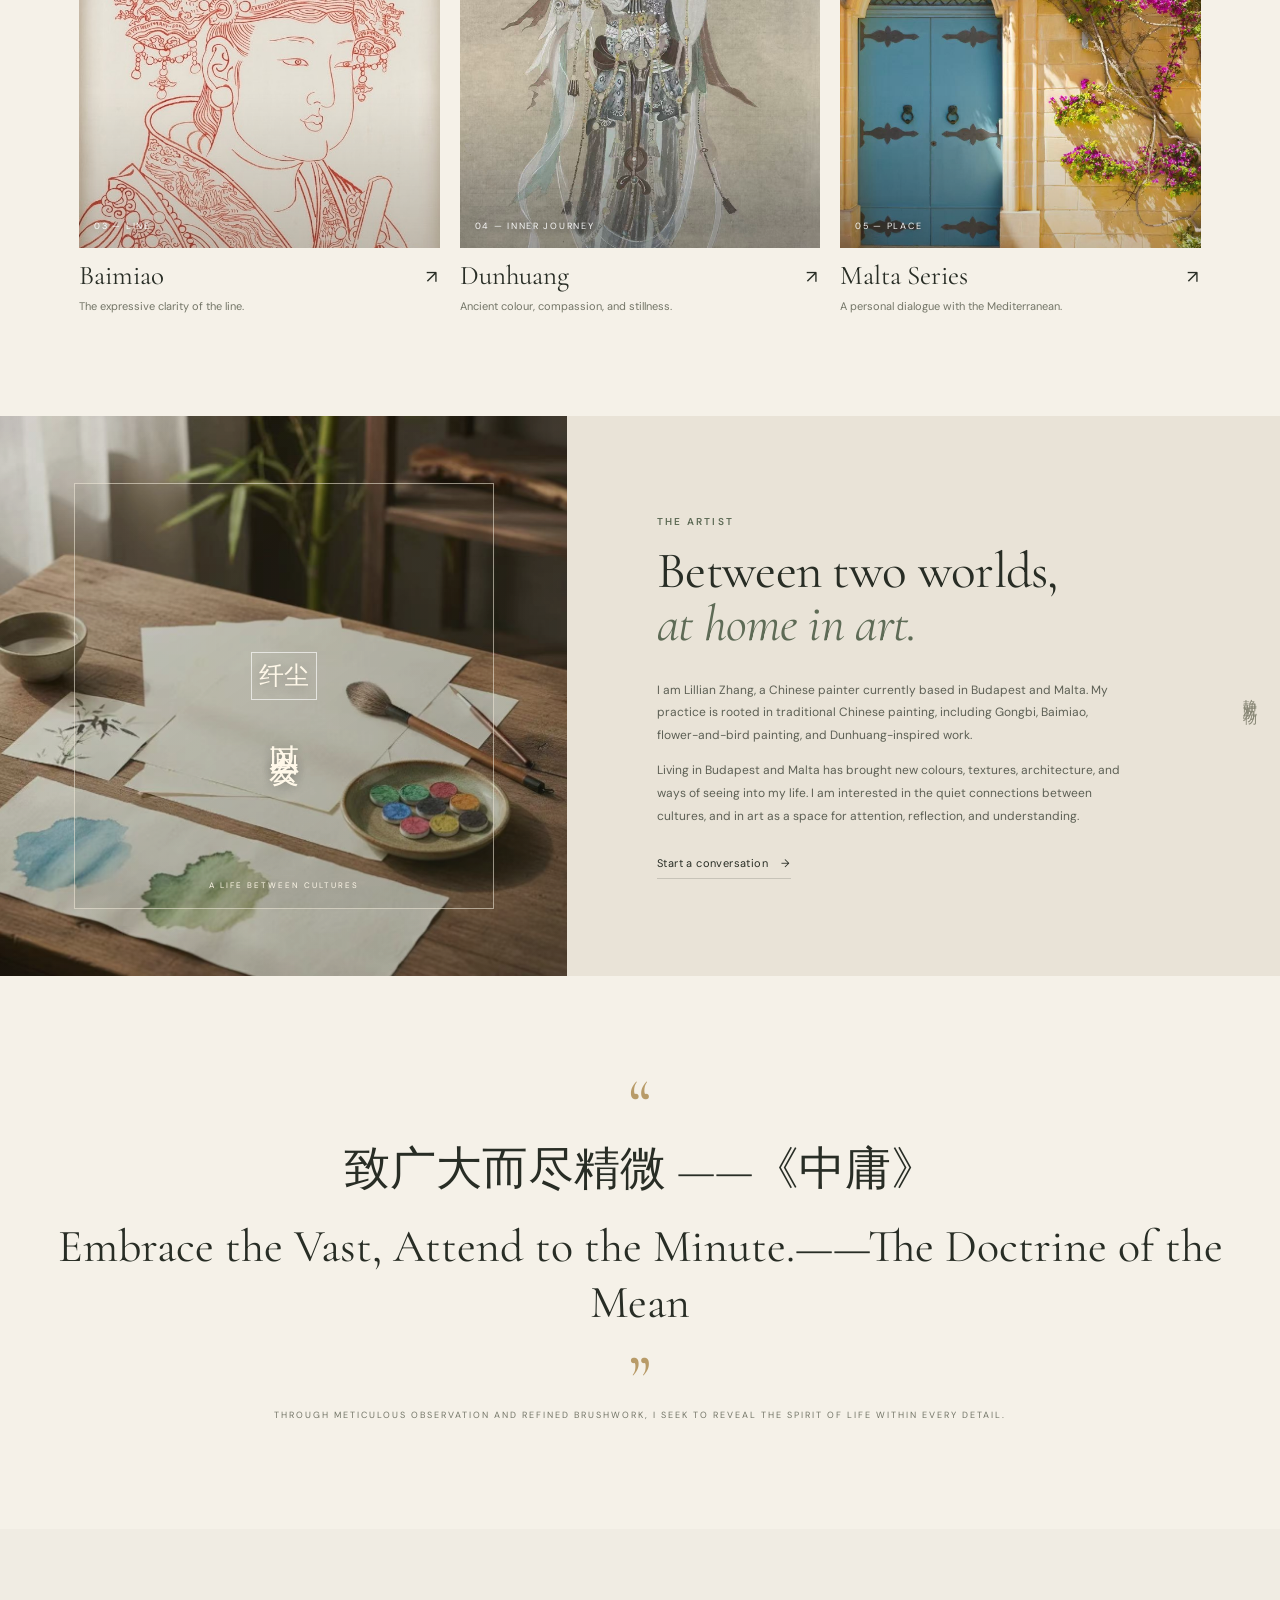
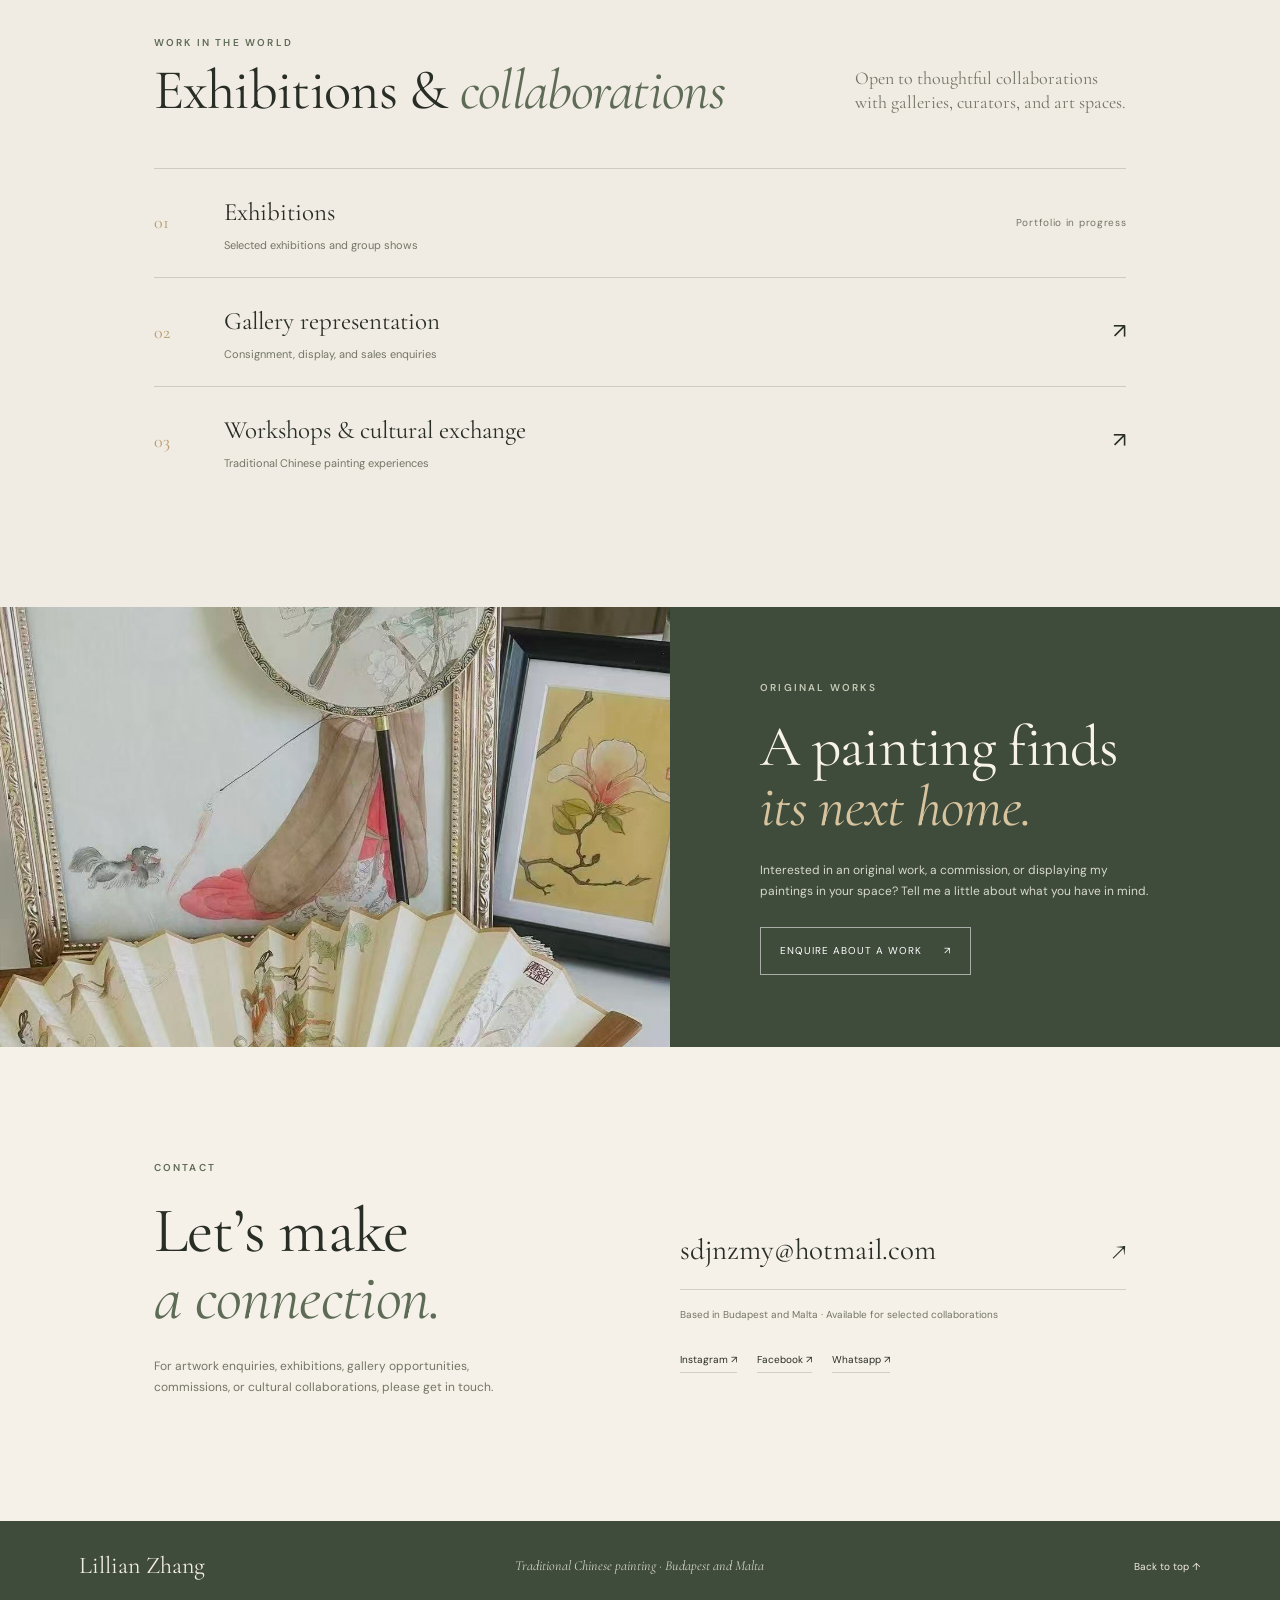
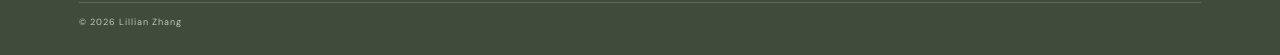
==== commit 82a5f042: "Update index.html" ====
--- a/index.html
+++ b/index.html
@@ -80,7 +80,6 @@
           <div class="art-card-copy"><div><h3> Malta Series</h3><p>A personal dialogue with the Mediterranean.</p></div><a href="#contact" aria-label="Enquire about Budapest and Malta-inspired paintings">↗</a></div>
         </article>
       </div>
-      <p class="image-disclaimer">Artwork images are visual placeholders in this starter template. Replace them with photographs of your own paintings before publishing.</p>
     </section>
 
     <section id="about" class="about-section">
